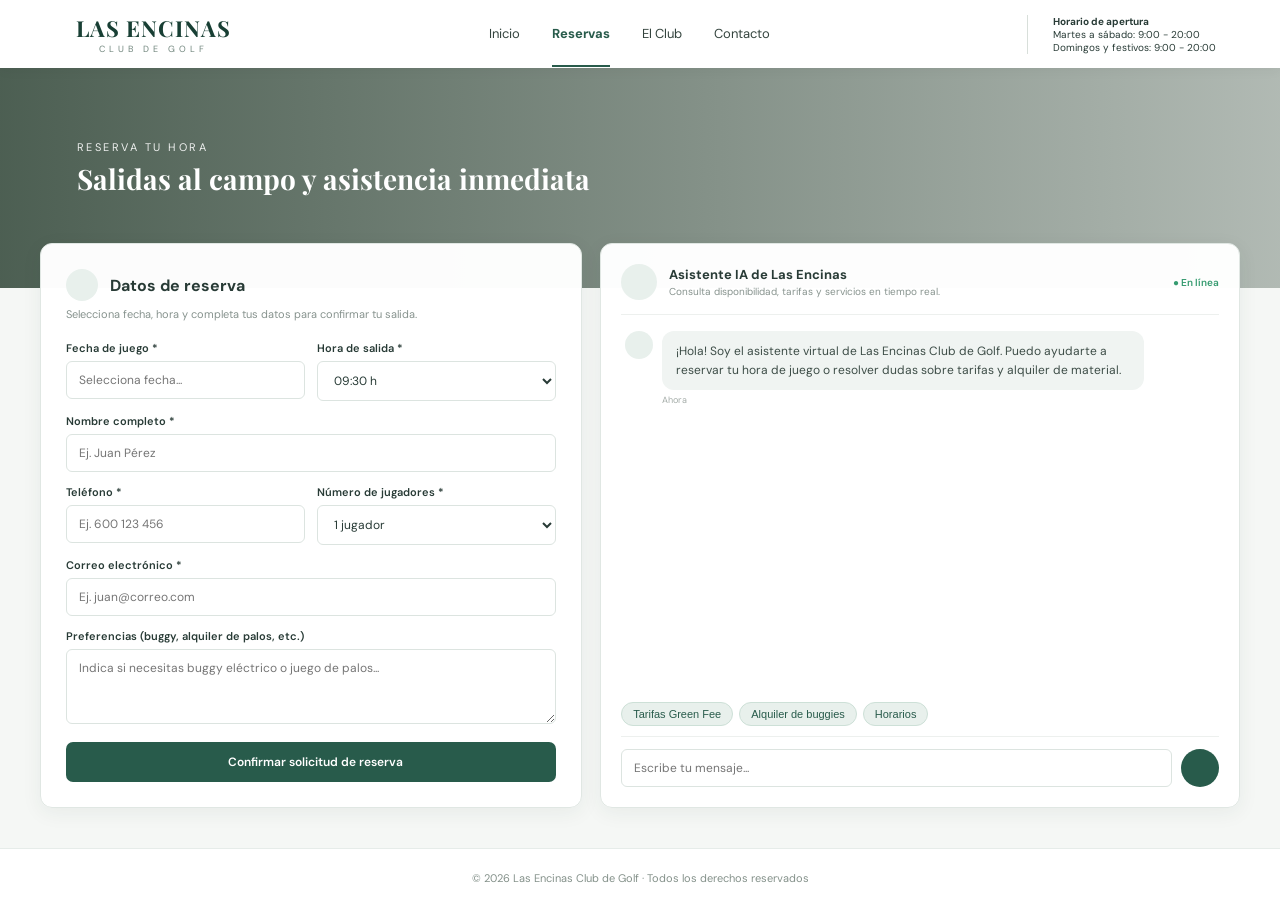
==== frontend/index.html @ 0b56b2f3 "feat: Enhance website functionality and design with new plugins and improved layout - Added Lucide I" ====
<!DOCTYPE html>
<html lang="es">
<head>
<meta charset="UTF-8">
<meta name="viewport" content="width=device-width, initial-scale=1.0">
<title>Las Encinas | Club de Golf</title>

<!-- Lucide Icons Plugin -->
<script src="https://unpkg.com/lucide@latest"></script>
<!-- Flatpickr Datepicker Plugin -->
<link rel="stylesheet" href="https://cdn.jsdelivr.net/npm/flatpickr/dist/flatpickr.min.css">
<script src="https://cdn.jsdelivr.net/npm/flatpickr"></script>
<script src="https://npmcdn.com/flatpickr/dist/l10n/es.js"></script>
<!-- SweetAlert2 Plugin -->
<script src="https://cdn.jsdelivr.net/npm/sweetalert2@11"></script>
<!-- Leaflet Maps Plugin -->
<link rel="stylesheet" href="https://unpkg.com/leaflet@1.9.4/dist/leaflet.css" />
<script src="https://unpkg.com/leaflet@1.9.4/dist/leaflet.js"></script>

<style>
@import url('https://fonts.googleapis.com/css2?family=DM+Sans:wght@400;500;600;700&family=Playfair+Display:wght@600;700&display=swap');

:root {
  --green: #285b4b;
  --dark-green: #183f34;
  --light-green: #e8f0ec;
  --text: #283b36;
  --muted: #87938e;
  --border: #e0e7e3;
}

* {
  margin: 0;
  padding: 0;
  box-sizing: border-box;
}

body {
  font-family: 'DM Sans', sans-serif;
  color: var(--text);
  background: #f5f7f5;
  display: flex;
  flex-direction: column;
  min-height: 100vh;
}

/* HEADER */

header {
  height: 68px;
  background: rgba(255,255,255,.97);
  display: flex;
  align-items: center;
  justify-content: space-between;
  padding: 0 5%;
  position: sticky;
  top: 0;
  z-index: 1000;
  box-shadow: 0 2px 12px #0000000c;
}

.logo {
  display: flex;
  align-items: center;
  gap: 12px;
  cursor: pointer;
}

.logo-icon {
  color: var(--green);
  display: flex;
  align-items: center;
}

.logo h1 {
  font-family: 'Playfair Display', serif;
  font-size: 22px;
  letter-spacing: 1px;
  color: var(--dark-green);
}

.logo span {
  display: block;
  font-size: 9px;
  letter-spacing: 4px;
  text-align: center;
  color: #71867d;
}

nav {
  display: flex;
  gap: 32px;
  height: 100%;
  align-items: center;
}

nav a {
  text-decoration: none;
  font-size: 13px;
  color: #34443e;
  padding: 23px 0;
  cursor: pointer;
  transition: color .2s;
  border-bottom: 2px solid transparent;
}

nav a:hover {
  color: var(--green);
}

nav a.active {
  color: var(--green);
  font-weight: 700;
  border-bottom: 2px solid var(--green);
}

.hours {
  display: flex;
  align-items: center;
  gap: 10px;
  font-size: 10px;
  border-left: 1px solid #d8dfda;
  padding-left: 15px;
}

.hours-icon {
  color: var(--green);
  display: flex;
}

.mobile-menu-btn {
  display: none;
  background: none;
  border: none;
  color: var(--dark-green);
  cursor: pointer;
}

/* HERO */

.hero {
  height: 220px;
  background:
    linear-gradient(90deg, rgba(20,44,28,.75), rgba(20,44,28,.3)),
    url('https://images.unsplash.com/photo-1587174486073-ae5e5cff23aa?auto=format&fit=crop&w=1800&q=85')
    center 52% / cover;
  position: relative;
  display: flex;
  align-items: center;
  padding: 0 6%;
  transition: background-image .4s ease;
}

.hero-content {
  color: white;
  max-width: 600px;
  margin-top: -20px;
}

.hero-label {
  font-size: 11px;
  letter-spacing: 2.5px;
  text-transform: uppercase;
  opacity: .9;
  margin-bottom: 6px;
}

.hero-title {
  font-family: 'Playfair Display', serif;
  font-size: 28px;
  font-weight: 700;
}

/* MAIN & SPA VIEWS */

main {
  max-width: 1250px;
  width: 100%;
  margin: -45px auto 40px;
  padding: 0 25px;
  position: relative;
  z-index: 2;
  flex: 1;
}

.view-section {
  display: none;
  animation: fadeIn .35s ease;
}

.view-section.active {
  display: block;
}

@keyframes fadeIn {
  from { opacity: 0; transform: translateY(8px); }
  to { opacity: 1; transform: translateY(0); }
}

/* PANELS & CARDS */

.panel {
  background: rgba(255,255,255,.98);
  border: 1px solid var(--border);
  border-radius: 12px;
  padding: 25px;
  box-shadow: 0 5px 20px #203b3010;
  min-width: 0;
}

.panel-header {
  display: flex;
  align-items: center;
  gap: 12px;
  margin-bottom: 6px;
}

.panel-icon {
  width: 32px;
  height: 32px;
  border-radius: 50%;
  display: grid;
  place-items: center;
  background: var(--light-green);
  color: var(--green);
}

.panel-header h2 {
  font-size: 16px;
  font-weight: 700;
}

.subtitle {
  font-size: 11px;
  color: var(--muted);
  margin-bottom: 20px;
}

/* GRID LAYOUTS */

.content-grid {
  display: grid;
  grid-template-columns: 1fr 1.18fr;
  gap: 18px;
}

.grid-3 {
  display: grid;
  grid-template-columns: repeat(3, 1fr);
  gap: 18px;
  margin-top: 20px;
}

.grid-2 {
  display: grid;
  grid-template-columns: repeat(2, 1fr);
  gap: 18px;
}

/* INICIO (HOME) */

.welcome-banner {
  display: flex;
  justify-content: space-between;
  align-items: center;
  gap: 30px;
  margin-bottom: 20px;
}

.welcome-text h2 {
  font-family: 'Playfair Display', serif;
  font-size: 24px;
  color: var(--dark-green);
  margin-bottom: 10px;
}

.welcome-text p {
  font-size: 13px;
  line-height: 1.7;
  color: #4f615b;
  margin-bottom: 18px;
}

.feature-card {
  background: white;
  border: 1px solid var(--border);
  border-radius: 12px;
  padding: 22px;
  transition: transform .2s, box-shadow .2s;
}

.feature-card:hover {
  transform: translateY(-3px);
  box-shadow: 0 8px 24px #203b3014;
}

.feature-card h3 {
  font-size: 15px;
  margin: 12px 0 8px;
  color: var(--dark-green);
}

.feature-card p {
  font-size: 12px;
  line-height: 1.6;
  color: #5b6d67;
}

/* EL CLUB */

.stats-bar {
  display: grid;
  grid-template-columns: repeat(4, 1fr);
  gap: 14px;
  margin-bottom: 22px;
}

.stat-box {
  background: var(--light-green);
  border-radius: 10px;
  padding: 16px;
  text-align: center;
}

.stat-box strong {
  display: block;
  font-family: 'Playfair Display', serif;
  font-size: 24px;
  color: var(--green);
}

.stat-box span {
  font-size: 11px;
  color: var(--dark-green);
  font-weight: 500;
}

.club-gallery {
  display: grid;
  grid-template-columns: repeat(3, 1fr);
  gap: 15px;
  margin-top: 20px;
}

.gallery-item {
  border-radius: 10px;
  overflow: hidden;
  border: 1px solid var(--border);
  background: white;
}

.gallery-item img {
  width: 100%;
  height: 165px;
  object-fit: cover;
  display: block;
}

.gallery-caption {
  padding: 12px;
}

.gallery-caption h4 {
  font-size: 13px;
  margin-bottom: 4px;
}

.gallery-caption p {
  font-size: 11px;
  color: var(--muted);
}

/* FORM & INPUTS */

.form-group {
  margin-bottom: 13px;
}

.form-row {
  display: grid;
  grid-template-columns: 1fr 1fr;
  gap: 12px;
}

label {
  display: block;
  font-size: 11px;
  font-weight: 600;
  margin-bottom: 6px;
}

input, select, textarea {
  width: 100%;
  border: 1px solid #dce4e0;
  border-radius: 6px;
  padding: 10px 12px;
  font-family: inherit;
  font-size: 12px;
  outline: none;
  color: var(--text);
  background: white;
  transition: .2s;
}

input:focus, select:focus, textarea:focus {
  border-color: var(--green);
  box-shadow: 0 0 0 3px #285b4b12;
}

textarea {
  resize: vertical;
  min-height: 75px;
}

.primary-btn {
  width: 100%;
  background: var(--green);
  color: white;
  border: none;
  border-radius: 7px;
  padding: 12px 18px;
  font-family: inherit;
  font-weight: 600;
  font-size: 12px;
  cursor: pointer;
  transition: .2s;
  display: inline-flex;
  align-items: center;
  justify-content: center;
  gap: 8px;
}

.primary-btn:hover {
  background: var(--dark-green);
  transform: translateY(-1px);
}

.btn-auto {
  width: auto;
}

/* CHAT */

.chat-panel {
  display: flex;
  flex-direction: column;
  min-height: 540px;
  padding: 20px;
}

.chat-header {
  display: flex;
  align-items: center;
  justify-content: space-between;
  border-bottom: 1px solid #edf0ee;
  padding-bottom: 14px;
}

.bot-info {
  display: flex;
  align-items: center;
  gap: 12px;
}

.bot-avatar {
  width: 36px;
  height: 36px;
  border-radius: 50%;
  background: var(--light-green);
  color: var(--green);
  display: grid;
  place-items: center;
}

.bot-info h3 {
  font-size: 13px;
}

.bot-info p {
  color: var(--muted);
  font-size: 10px;
  margin-top: 2px;
}

.online {
  font-size: 10px;
  color: #369b70;
  font-weight: 600;
}

.messages {
  flex: 1;
  overflow-y: auto;
  padding: 16px 4px;
  display: flex;
  flex-direction: column;
  gap: 14px;
  min-height: 320px;
  max-height: 400px;
}

.message {
  display: flex;
  align-items: flex-start;
  gap: 9px;
  max-width: 88%;
}

.message.user {
  align-self: flex-end;
  flex-direction: row-reverse;
}

.message-avatar {
  width: 28px;
  height: 28px;
  flex-shrink: 0;
  border-radius: 50%;
  background: var(--light-green);
  color: var(--green);
  display: grid;
  place-items: center;
}

.bubble {
  padding: 11px 14px;
  border-radius: 12px;
  background: #f0f4f2;
  font-size: 12px;
  line-height: 1.55;
  color: #3d4d47;
}

.message.user .bubble {
  background: var(--green);
  color: white;
  border-radius: 12px 12px 3px 12px;
}

.time {
  font-size: 9px;
  color: #a4aca8;
  margin-top: 4px;
}

.quick-replies {
  display: flex;
  gap: 6px;
  flex-wrap: wrap;
  padding-bottom: 10px;
}

.chip {
  background: var(--light-green);
  color: var(--green);
  border: 1px solid #cde0d7;
  border-radius: 16px;
  padding: 5px 11px;
  font-size: 11px;
  cursor: pointer;
  transition: .2s;
}

.chip:hover {
  background: var(--green);
  color: white;
}

.chat-input {
  display: flex;
  align-items: center;
  gap: 9px;
  padding-top: 12px;
  border-top: 1px solid #edf0ee;
}

.chat-input input {
  flex: 1;
}

.send-btn {
  width: 38px;
  height: 38px;
  border-radius: 50%;
  border: none;
  background: var(--green);
  color: white;
  cursor: pointer;
  display: grid;
  place-items: center;
}

.send-btn:hover {
  background: var(--dark-green);
}

/* CONTACTO & MAPA */

#clubMap {
  height: 260px;
  width: 100%;
  border-radius: 8px;
  border: 1px solid var(--border);
  margin-top: 15px;
  z-index: 1;
}

.contact-list {
  list-style: none;
  display: flex;
  flex-direction: column;
  gap: 14px;
  margin-top: 10px;
}

.contact-list li {
  display: flex;
  align-items: flex-start;
  gap: 12px;
  font-size: 12px;
  line-height: 1.5;
}

.contact-list i {
  color: var(--green);
  flex-shrink: 0;
  margin-top: 2px;
}

footer {
  text-align: center;
  padding: 22px;
  color: #84918a;
  font-size: 11px;
  border-top: 1px solid #e6ece9;
  background: white;
}

/* RESPONSIVE */

@media(max-width: 860px) {
  .content-grid, .grid-3, .grid-2, .club-gallery {
    grid-template-columns: 1fr;
  }
  .stats-bar {
    grid-template-columns: repeat(2, 1fr);
  }
  .welcome-banner {
    flex-direction: column;
    align-items: flex-start;
  }
  nav {
    display: none;
    position: absolute;
    top: 68px;
    left: 0;
    right: 0;
    background: white;
    flex-direction: column;
    height: auto;
    padding: 10px 5%;
    gap: 0;
    box-shadow: 0 8px 16px #00000012;
  }
  nav.open {
    display: flex;
  }
  nav a {
    padding: 14px 0;
    border-bottom: 1px solid #f0f3f1;
    width: 100%;
  }
  .mobile-menu-btn {
    display: block;
  }
  .hours {
    display: none;
  }
}
</style>
</head>

<body>

<header>
  <div class="logo" onclick="navigateTo('inicio')">
    <div class="logo-icon"><i data-lucide="trees" width="32" height="32"></i></div>
    <div>
      <h1>LAS ENCINAS</h1>
      <span>CLUB DE GOLF</span>
    </div>
  </div>

  <nav id="mainNav">
    <a data-route="inicio" onclick="navigateTo('inicio')">Inicio</a>
    <a data-route="reservas" class="active" onclick="navigateTo('reservas')">Reservas</a>
    <a data-route="club" onclick="navigateTo('club')">El Club</a>
    <a data-route="contacto" onclick="navigateTo('contacto')">Contacto</a>
  </nav>

  <div class="hours">
    <div class="hours-icon"><i data-lucide="clock" width="22" height="22"></i></div>
    <div>
      <strong>Horario de apertura</strong><br>
      Martes a sábado: 9:00 - 20:00<br>
      Domingos y festivos: 9:00 - 20:00
    </div>
  </div>

  <button class="mobile-menu-btn" onclick="toggleMobileMenu()" aria-label="Menú">
    <i data-lucide="menu" width="26" height="26"></i>
  </button>
</header>

<section class="hero" id="heroBanner">
  <div class="hero-content">
    <div class="hero-label" id="heroLabel">RESERVA TU HORA</div>
    <h2 class="hero-title" id="heroTitle">Salidas al campo y asistencia inmediata</h2>
  </div>
</section>

<main>

  <!-- ================= SECCIÓN: INICIO ================= -->
  <section id="view-inicio" class="view-section">
    <div class="panel welcome-banner">
      <div class="welcome-text">
        <h2>Bienvenido a Las Encinas Club de Golf</h2>
        <p>
          Un recorrido técnico de 18 hoyos rodeado de encinas centenarias y naturaleza mediterránea.
          Disfruta de instalaciones de primer nivel, escuela de golf para todos los niveles y un entorno exclusivo pensado para los amantes de este deporte.
        </p>
        <div style="display:flex; gap:12px; flex-wrap:wrap;">
          <button class="primary-btn btn-auto" onclick="navigateTo('reservas')">
            <i data-lucide="calendar-check" width="16" height="16"></i> Reservar Tee Time
          </button>
          <button class="primary-btn btn-auto" style="background:var(--light-green); color:var(--green);" onclick="navigateTo('club')">
            <i data-lucide="compass" width="16" height="16"></i> Conocer el recorrido
          </button>
        </div>
      </div>
      <img src="https://images.unsplash.com/photo-1535131749006-b7f58c99034b?auto=format&fit=crop&w=600&q=80"
           alt="Campo de Golf" style="width:320px; max-width:100%; border-radius:10px; object-fit:cover;">
    </div>

    <div class="grid-3">
      <div class="feature-card">
        <div class="panel-icon"><i data-lucide="flag" width="18" height="18"></i></div>
        <h3>Campo de 18 Hoyos · Par 72</h3>
        <p>Diseñado para desafiar tanto a jugadores experimentados como a amateurs, con greens rápidos y calles amplias.</p>
      </div>
      <div class="feature-card">
        <div class="panel-icon"><i data-lucide="award" width="18" height="18"></i></div>
        <h3>Academia & Fitting</h3>
        <p>Clases individuales y grupales impartidas por profesionales titulados, además de zona de prácticas iluminada.</p>
      </div>
      <div class="feature-card">
        <div class="panel-icon"><i data-lucide="utensils" width="18" height="18"></i></div>
        <h3>Casa Club & Restaurante</h3>
        <p>Terraza panorámica con vistas al hoyo 18, gastronomía local de temporada y salones privados para eventos.</p>
      </div>
    </div>
  </section>

  <!-- ================= SECCIÓN: RESERVAS ================= -->
  <section id="view-reservas" class="view-section active">
    <div class="content-grid">

      <!-- FORMULARIO CON FLATPICKR Y SWEETALERT2 -->
      <div class="panel" id="reservas">
        <div class="panel-header">
          <div class="panel-icon"><i data-lucide="calendar-plus" width="17" height="17"></i></div>
          <h2>Datos de reserva</h2>
        </div>
        <p class="subtitle">Selecciona fecha, hora y completa tus datos para confirmar tu salida.</p>

        <form id="reservationForm">
          <div class="form-row">
            <div class="form-group">
              <label>Fecha de juego *</label>
              <input id="playDate" type="text" placeholder="Selecciona fecha..." required>
            </div>
            <div class="form-group">
              <label>Hora de salida *</label>
              <select id="playTime" required>
                <option value="09:30">09:30 h</option>
                <option value="10:30">10:30 h</option>
                <option value="11:30">11:30 h</option>
                <option value="13:00">13:00 h</option>
                <option value="16:00">16:00 h</option>
                <option value="17:30">17:30 h</option>
              </select>
            </div>
          </div>

          <div class="form-group">
            <label>Nombre completo *</label>
            <input id="name" type="text" placeholder="Ej. Juan Pérez" required>
          </div>

          <div class="form-row">
            <div class="form-group">
              <label>Teléfono *</label>
              <input id="phone" type="tel" placeholder="Ej. 600 123 456" required>
            </div>
            <div class="form-group">
              <label>Número de jugadores *</label>
              <select id="players" required>
                <option value="1">1 jugador</option>
                <option value="2">2 jugadores</option>
                <option value="3">3 jugadores</option>
                <option value="4">4 jugadores</option>
              </select>
            </div>
          </div>

          <div class="form-group">
            <label>Correo electrónico *</label>
            <input id="email" type="email" placeholder="Ej. juan@correo.com" required>
          </div>

          <div class="form-group">
            <label>Preferencias (buggy, alquiler de palos, etc.)</label>
            <textarea id="notes" placeholder="Indica si necesitas buggy eléctrico o juego de palos..."></textarea>
          </div>

          <button class="primary-btn" type="submit">
            <i data-lucide="send" width="15" height="15"></i> Confirmar solicitud de reserva
          </button>
        </form>
      </div>

      <!-- CHATBOT INTERACTIVO -->
      <div class="panel chat-panel">
        <div class="chat-header">
          <div class="bot-info">
            <div class="bot-avatar"><i data-lucide="bot" width="20" height="20"></i></div>
            <div>
              <h3>Asistente IA de Las Encinas</h3>
              <p>Consulta disponibilidad, tarifas y servicios en tiempo real.</p>
            </div>
          </div>
          <div class="online">● En línea</div>
        </div>

        <div class="messages" id="messages">
          <div class="message">
            <div class="message-avatar"><i data-lucide="bot" width="15" height="15"></i></div>
            <div>
              <div class="bubble">
                ¡Hola! Soy el asistente virtual de Las Encinas Club de Golf.
                Puedo ayudarte a reservar tu hora de juego o resolver dudas sobre tarifas y alquiler de material.
              </div>
              <div class="time">Ahora</div>
            </div>
          </div>
        </div>

        <div class="quick-replies">
          <button type="button" class="chip" onclick="sendQuickReply('¿Cuáles son las tarifas de Green Fee?')">Tarifas Green Fee</button>
          <button type="button" class="chip" onclick="sendQuickReply('¿Tenéis alquiler de buggies?')">Alquiler de buggies</button>
          <button type="button" class="chip" onclick="sendQuickReply('¿Cuál es el horario del club?')">Horarios</button>
        </div>

        <div class="chat-input">
          <input type="text" id="chatMessage" placeholder="Escribe tu mensaje..." onkeydown="if(event.key==='Enter')sendMessage()">
          <button class="send-btn" onclick="sendMessage()" aria-label="Enviar">
            <i data-lucide="arrow-up" width="18" height="18"></i>
          </button>
        </div>
      </div>

    </div>
  </section>

  <!-- ================= SECCIÓN: EL CLUB ================= -->
  <section id="view-club" class="view-section">
    <div class="panel">
      <div class="panel-header">
        <div class="panel-icon"><i data-lucide="trophy" width="17" height="17"></i></div>
        <h2>Historia e Instalaciones</h2>
      </div>
      <p class="subtitle">Fundado en 1994, un referente del golf sostenible y familiar.</p>

      <div class="stats-bar">
        <div class="stat-box"><strong>18</strong><span>Hoyos · Par 72</span></div>
        <div class="stat-box"><strong>6.340 m</strong><span>Recorrido Campeonato</span></div>
        <div class="stat-box"><strong>45</strong><span>Puestos de Prácticas</span></div>
        <div class="stat-box"><strong>+850</strong><span>Socios Activos</span></div>
      </div>

      <p style="font-size:13px; line-height:1.7; color:#4f615b;">
        El recorrido de Las Encinas destaca por su integración respetuosa con el bosque autóctono. Sus fairways ondulados,
        protegidos por bunkers estratégicos y tres lagos naturales, exigen precisión desde el tee de salida y ofrecen una experiencia memorable en cada vuelta.
      </p>

      <div class="club-gallery">
        <div class="gallery-item">
          <img src="https://images.unsplash.com/photo-1592919505780-303950717480?auto=format&fit=crop&w=600&q=80" alt="Hoyo 18">
          <div class="gallery-caption">
            <h4>Hoyo 18 · Par 5 Emblemático</h4>
            <p>Green en península frente a la terraza de la Casa Club.</p>
          </div>
        </div>
        <div class="gallery-item">
          <img src="https://images.unsplash.com/photo-1591491653056-4e9d563a4b7d?auto=format&fit=crop&w=600&q=80" alt="Zona de prácticas">
          <div class="gallery-caption">
            <h4>Driving Range & Putting Green</h4>
            <p>Zona de aproximación de 1.200 m² con tecnología Toptracer.</p>
          </div>
        </div>
        <div class="gallery-item">
          <img src="https://images.unsplash.com/photo-1560185007-cde436f6a4d0?auto=format&fit=crop&w=600&q=80" alt="Casa Club">
          <div class="gallery-caption">
            <h4>Casa Club & Pro-Shop</h4>
            <p>Vestuarios privados, tienda oficial y restaurante panorámico.</p>
          </div>
        </div>
      </div>
    </div>
  </section>

  <!-- ================= SECCIÓN: CONTACTO ================= -->
  <section id="view-contacto" class="view-section">
    <div class="grid-2">
      <div class="panel">
        <div class="panel-header">
          <div class="panel-icon"><i data-lucide="map-pin" width="17" height="17"></i></div>
          <h2>Dónde estamos</h2>
        </div>
        <p class="subtitle">A solo 20 minutos del centro, con acceso directo y parking privado.</p>

        <ul class="contact-list">
          <li>
            <i data-lucide="navigation" width="18" height="18"></i>
            <div><strong>Dirección:</strong><br>Camino de las Encinas, Km 4.5 · 28223 Pozuelo / Madrid</div>
          </li>
          <li>
            <i data-lucide="phone" width="18" height="18"></i>
            <div><strong>Recepción y Caddie Master:</strong><br>+34 910 555 820</div>
          </li>
          <li>
            <i data-lucide="mail" width="18" height="18"></i>
            <div><strong>Correo electrónico:</strong><br>reservas@lasencinasgolf.es</div>
          </li>
        </ul>

        <!-- Mapa Interactivo Leaflet Plugin -->
        <div id="clubMap"></div>
      </div>

      <div class="panel">
        <div class="panel-header">
          <div class="panel-icon"><i data-lucide="message-square" width="17" height="17"></i></div>
          <h2>Envíanos una consulta</h2>
        </div>
        <p class="subtitle">¿Dudas sobre abonos, torneos o eventos corporativos? Escríbenos.</p>

        <form id="contactForm">
          <div class="form-group">
            <label>Nombre y apellidos *</label>
            <input type="text" id="contactName" placeholder="Tu nombre" required>
          </div>
          <div class="form-group">
            <label>Correo electrónico *</label>
            <input type="email" id="contactEmail" placeholder="tu@email.com" required>
          </div>
          <div class="form-group">
            <label>Asunto *</label>
            <select id="contactSubject">
              <option value="Información general">Información general</option>
              <option value="Abonos y socios">Abonos y tarifas de socios</option>
              <option value="Torneos y eventos">Torneos y eventos de empresa</option>
              <option value="Escuela de golf">Clases y escuela de golf</option>
            </select>
          </div>
          <div class="form-group">
            <label>Mensaje *</label>
            <textarea id="contactMsg" placeholder="¿En qué podemos ayudarte?" required></textarea>
          </div>
          <button type="submit" class="primary-btn">
            <i data-lucide="mail-check" width="16" height="16"></i> Enviar mensaje
          </button>
        </form>
      </div>
    </div>
  </section>

</main>

<footer>
  © 2026 Las Encinas Club de Golf · Todos los derechos reservados
</footer>

<script>
// 1. Inicializar Iconos Lucide
lucide.createIcons();

// 2. Inicializar Selector de Fecha Flatpickr (bloquea lunes por descanso semanal)
flatpickr("#playDate", {
  locale: "es",
  minDate: "today",
  dateFormat: "d/m/Y",
  defaultDate: new Date().fp_incr(1),
  disable: [
    function(date) {
      return (date.getDay() === 1); // Lunes cerrado
    }
  ]
});

// 3. Inicializar Mapa Interactivo Leaflet
let mapInitialized = false;
let clubMap;

function initMap() {
  if (mapInitialized) {
    setTimeout(() => clubMap.invalidateSize(), 200);
    return;
  }
  const coords = [40.435, -3.815];
  clubMap = L.map('clubMap').setView(coords, 14);
  L.tileLayer('https://{s}.tile.openstreetmap.org/{z}/{x}/{y}.png', {
    attribution: '&copy; OpenStreetMap'
  }).addTo(clubMap);

  L.marker(coords).addTo(clubMap)
    .bindPopup('<b>Las Encinas Club de Golf</b><br>Casa Club y Recepción')
    .openPopup();
  mapInitialized = true;
}

// 4. Sistema de Navegación SPA (Inicio, Reservas, El Club, Contacto)
const heroConfigs = {
  inicio: {
    label: 'BIENVENIDOS AL CLUB',
    title: 'Naturaleza, tradición y pasión por el golf',
    img: 'https://images.unsplash.com/photo-1535131749006-b7f58c99034b?auto=format&fit=crop&w=1800&q=85'
  },
  reservas: {
    label: 'RESERVA TU HORA',
    title: 'Salidas al campo y asistencia inmediata',
    img: 'https://images.unsplash.com/photo-1587174486073-ae5e5cff23aa?auto=format&fit=crop&w=1800&q=85'
  },
  club: {
    label: 'EL RECORRIDO',
    title: '18 hoyos integrados en un bosque centenario',
    img: 'https://images.unsplash.com/photo-1592919505780-303950717480?auto=format&fit=crop&w=1800&q=85'
  },
  contacto: {
    label: 'ATENCIÓN AL JUGADOR',
    title: 'Ubicación, horarios y contacto directo',
    img: 'https://images.unsplash.com/photo-1591491653056-4e9d563a4b7d?auto=format&fit=crop&w=1800&q=85'
  }
};

function navigateTo(route) {
  // Actualizar pestañas activas
  document.querySelectorAll('nav a').forEach(link => {
    link.classList.toggle('active', link.dataset.route === route);
  });

  // Mostrar sección correspondiente
  document.querySelectorAll('.view-section').forEach(sec => {
    sec.classList.remove('active');
  });
  document.getElementById('view-' + route).classList.add('active');

  // Actualizar Hero
  const cfg = heroConfigs[route];
  document.getElementById('heroLabel').textContent = cfg.label;
  document.getElementById('heroTitle').textContent = cfg.title;
  document.getElementById('heroBanner').style.backgroundImage =
    `linear-gradient(90deg, rgba(20,44,28,.75), rgba(20,44,28,.3)), url('${cfg.img}')`;

  // Cerrar menú móvil si está abierto
  document.getElementById('mainNav').classList.remove('open');

  // Renderizar mapa si entramos a Contacto
  if (route === 'contacto') {
    initMap();
  }

  window.scrollTo({ top: 0, behavior: 'smooth' });
}

function toggleMobileMenu() {
  document.getElementById('mainNav').classList.toggle('open');
}

// 5. Formulario de Reserva con SweetAlert2 + Integración al Chat
document.getElementById('reservationForm').addEventListener('submit', function(e) {
  e.preventDefault();

  const date = document.getElementById('playDate').value;
  const time = document.getElementById('playTime').value;
  const name = document.getElementById('name').value;
  const phone = document.getElementById('phone').value;
  const email = document.getElementById('email').value;
  const players = document.getElementById('players').value;
  const notes = document.getElementById('notes').value;

  Swal.fire({
    icon: 'success',
    title: '¡Solicitud registrada!',
    html: `Hemos enviado los detalles de tu salida para el <b>${date} a las ${time} h</b> (${players} jugador/es) al asistente virtual para su confirmación.`,
    confirmButtonColor: '#285b4b',
    confirmButtonText: 'Continuar en el chat'
  });

  addMessage(
    `He recibido tu solicitud de reserva a nombre de ${name} para el día ${date} a las ${time} h (${players} jugador/es). Contacto: ${phone} / ${email}. ${notes ? 'Observaciones: ' + notes + '.' : ''} Tu Tee Time ha quedado pre-reservado.`
  );
});

// 6. Formulario de Contacto con SweetAlert2
document.getElementById('contactForm').addEventListener('submit', function(e) {
  e.preventDefault();
  const cName = document.getElementById('contactName').value;
  const cSubj = document.getElementById('contactSubject').value;

  Swal.fire({
    icon: 'success',
    title: 'Mensaje enviado',
    text: `Gracias ${cName}, nuestro equipo de recepción responderá a tu consulta sobre "${cSubj}" en menos de 24 horas.`,
    confirmButtonColor: '#285b4b'
  });
  this.reset();
});

// 7. Chatbot Interactivo
function addMessage(text, user = false) {
  const messages = document.getElementById('messages');

  const message = document.createElement('div');
  message.className = 'message' + (user ? ' user' : '');

  const avatar = document.createElement('div');
  avatar.className = 'message-avatar';
  avatar.innerHTML = user
    ? '<i data-lucide="user" width="15" height="15"></i>'
    : '<i data-lucide="bot" width="15" height="15"></i>';

  const wrapper = document.createElement('div');
  const bubble = document.createElement('div');
  bubble.className = 'bubble';
  bubble.textContent = text;

  const time = document.createElement('div');
  time.className = 'time';
  time.textContent = new Date().toLocaleTimeString('es-ES', {
    hour: '2-digit',
    minute: '2-digit'
  });

  wrapper.appendChild(bubble);
  wrapper.appendChild(time);
  message.appendChild(avatar);
  message.appendChild(wrapper);

  messages.appendChild(message);
  lucide.createIcons();
  messages.scrollTop = messages.scrollHeight;
}

function sendQuickReply(text) {
  document.getElementById('chatMessage').value = text;
  sendMessage();
}

function sendMessage() {
  const input = document.getElementById('chatMessage');
  const text = input.value.trim();
  if (!text) return;

  addMessage(text, true);
  input.value = '';

  setTimeout(() => {
    const msg = text.toLowerCase();
    let answer = '';

    if (msg.includes('hola') || msg.includes('buenas')) {
      answer = '¡Hola! Bienvenido a Las Encinas Club de Golf. ¿En qué puedo ayudarte hoy?';
    } else if (msg.includes('tarifa') || msg.includes('precio') || msg.includes('green fee') || msg.includes('cuánto')) {
      answer = 'El Green Fee de 18 hoyos es de 55 € de martes a viernes y 75 € los fines de semana y festivos. También disponemos de tarifas twilight a partir de las 16:00 h por 38 €.';
    } else if (msg.includes('buggy') || msg.includes('buggies') || msg.includes('alquiler') || msg.includes('palos')) {
      answer = 'Disponemos de buggies eléctricos con GPS por 32 € (18 hoyos) y alquiler de juegos completos TaylorMade por 25 €. Puedes indicarlo en el campo de preferencias del formulario.';
    } else if (msg.includes('horario') || msg.includes('abierto') || msg.includes('lunes')) {
      answer = 'Abrimos de martes a domingo (y festivos) de 9:00 a 20:00 h. Los lunes permanecemos cerrados por mantenimiento del campo.';
    } else if (msg.includes('reserva') || msg.includes('reservar')) {
      answer = 'Puedes seleccionar directamente el día y la hora en el formulario de la izquierda y pulsar en "Confirmar solicitud de reserva".';
    } else if (msg.includes('gracias')) {
      answer = '¡Un placer ayudarte! Te esperamos en el tee del 1 en Las Encinas Club de Golf.';
    } else {
      answer = 'Entendido. Si deseas confirmar una hora de salida, selecciona fecha y hora en el formulario de la izquierda o dime qué información necesitas sobre el club.';
    }

    addMessage(answer);
  }, 550);
}
</script>

</body>
</html>
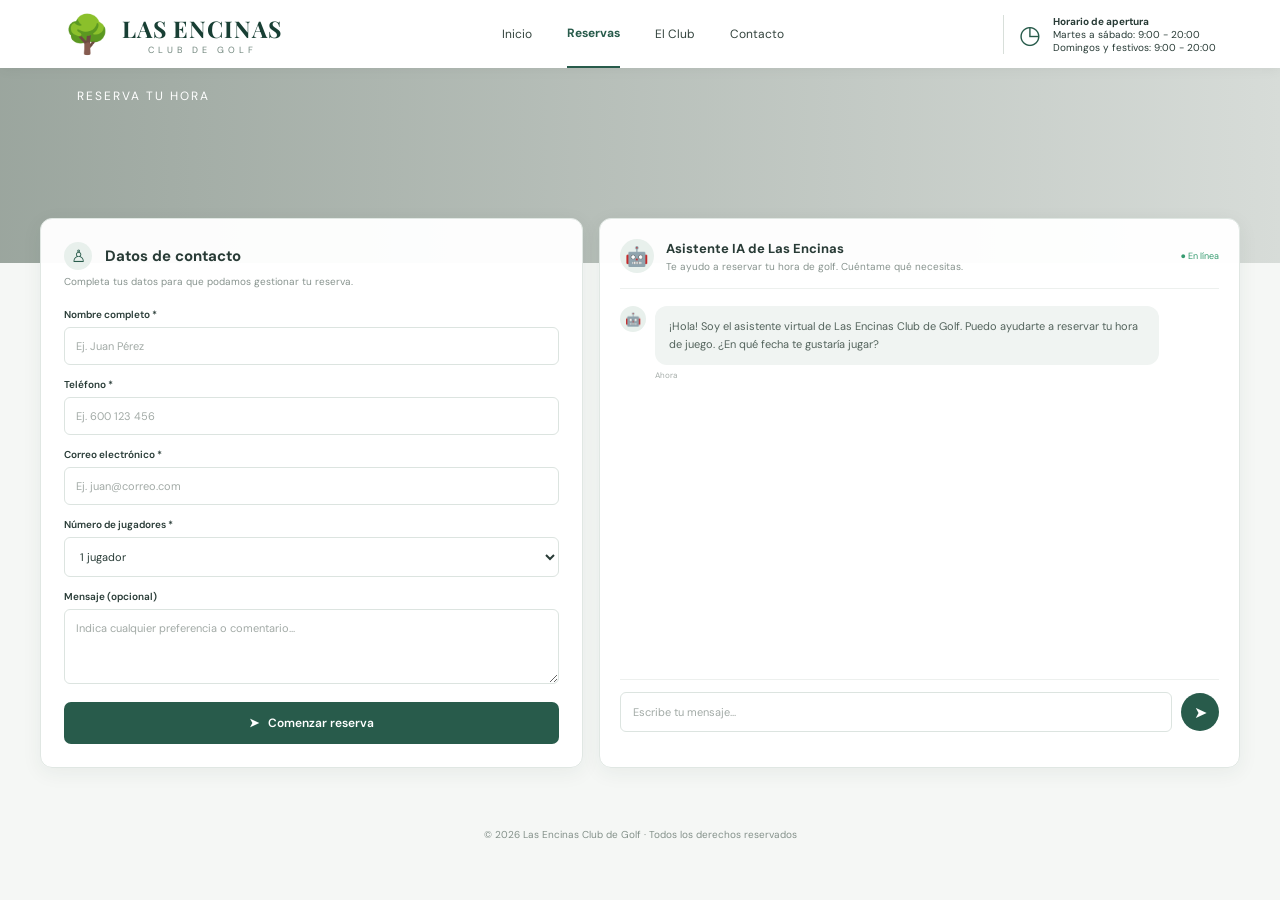
==== commit 6e87ac0c: "refactor: streamline HTML structure and remove unused plugins; enhance styling and responsiveness - " ====
--- a/frontend/index.html
+++ b/frontend/index.html
@@ -4,18 +4,6 @@
 <meta charset="UTF-8">
 <meta name="viewport" content="width=device-width, initial-scale=1.0">
 <title>Las Encinas | Club de Golf</title>
-
-<!-- Lucide Icons Plugin -->
-<script src="https://unpkg.com/lucide@latest"></script>
-<!-- Flatpickr Datepicker Plugin -->
-<link rel="stylesheet" href="https://cdn.jsdelivr.net/npm/flatpickr/dist/flatpickr.min.css">
-<script src="https://cdn.jsdelivr.net/npm/flatpickr"></script>
-<script src="https://npmcdn.com/flatpickr/dist/l10n/es.js"></script>
-<!-- SweetAlert2 Plugin -->
-<script src="https://cdn.jsdelivr.net/npm/sweetalert2@11"></script>
-<!-- Leaflet Maps Plugin -->
-<link rel="stylesheet" href="https://unpkg.com/leaflet@1.9.4/dist/leaflet.css" />
-<script src="https://unpkg.com/leaflet@1.9.4/dist/leaflet.js"></script>
 
 <style>
 @import url('https://fonts.googleapis.com/css2?family=DM+Sans:wght@400;500;600;700&family=Playfair+Display:wght@600;700&display=swap');
@@ -39,9 +27,6 @@
   font-family: 'DM Sans', sans-serif;
   color: var(--text);
   background: #f5f7f5;
-  display: flex;
-  flex-direction: column;
-  min-height: 100vh;
 }
 
 /* HEADER */
@@ -53,9 +38,8 @@
   align-items: center;
   justify-content: space-between;
   padding: 0 5%;
-  position: sticky;
-  top: 0;
-  z-index: 1000;
+  position: relative;
+  z-index: 5;
   box-shadow: 0 2px 12px #0000000c;
 }
 
@@ -63,18 +47,16 @@
   display: flex;
   align-items: center;
   gap: 12px;
-  cursor: pointer;
 }
 
 .logo-icon {
+  font-size: 37px;
   color: var(--green);
-  display: flex;
-  align-items: center;
 }
 
 .logo h1 {
   font-family: 'Playfair Display', serif;
-  font-size: 22px;
+  font-size: 23px;
   letter-spacing: 1px;
   color: var(--dark-green);
 }
@@ -89,23 +71,16 @@
 
 nav {
   display: flex;
-  gap: 32px;
+  gap: 35px;
   height: 100%;
   align-items: center;
 }
 
 nav a {
   text-decoration: none;
-  font-size: 13px;
+  font-size: 12px;
   color: #34443e;
-  padding: 23px 0;
-  cursor: pointer;
-  transition: color .2s;
-  border-bottom: 2px solid transparent;
-}
-
-nav a:hover {
-  color: var(--green);
+  padding: 25px 0;
 }
 
 nav a.active {
@@ -117,93 +92,60 @@
 .hours {
   display: flex;
   align-items: center;
-  gap: 10px;
+  gap: 12px;
   font-size: 10px;
   border-left: 1px solid #d8dfda;
   padding-left: 15px;
 }
 
 .hours-icon {
+  font-size: 25px;
   color: var(--green);
-  display: flex;
-}
-
-.mobile-menu-btn {
-  display: none;
-  background: none;
-  border: none;
-  color: var(--dark-green);
-  cursor: pointer;
 }
 
 /* HERO */
 
 .hero {
-  height: 220px;
+  height: 195px;
   background:
-    linear-gradient(90deg, rgba(20,44,28,.75), rgba(20,44,28,.3)),
+    linear-gradient(90deg, #142c1c66, #142c1c22),
     url('https://images.unsplash.com/photo-1587174486073-ae5e5cff23aa?auto=format&fit=crop&w=1800&q=85')
     center 52% / cover;
   position: relative;
-  display: flex;
-  align-items: center;
-  padding: 0 6%;
-  transition: background-image .4s ease;
-}
-
-.hero-content {
+}
+
+.hero-label {
+  position: absolute;
+  top: 20px;
+  left: 6%;
   color: white;
-  max-width: 600px;
-  margin-top: -20px;
-}
-
-.hero-label {
-  font-size: 11px;
-  letter-spacing: 2.5px;
-  text-transform: uppercase;
-  opacity: .9;
-  margin-bottom: 6px;
-}
-
-.hero-title {
-  font-family: 'Playfair Display', serif;
-  font-size: 28px;
-  font-weight: 700;
-}
-
-/* MAIN & SPA VIEWS */
+  font-size: 12px;
+  letter-spacing: 2px;
+}
+
+/* MAIN */
 
 main {
   max-width: 1250px;
-  width: 100%;
   margin: -45px auto 40px;
   padding: 0 25px;
   position: relative;
   z-index: 2;
-  flex: 1;
-}
-
-.view-section {
-  display: none;
-  animation: fadeIn .35s ease;
-}
-
-.view-section.active {
-  display: block;
-}
-
-@keyframes fadeIn {
-  from { opacity: 0; transform: translateY(8px); }
-  to { opacity: 1; transform: translateY(0); }
-}
-
-/* PANELS & CARDS */
+}
+
+.content {
+  display: grid;
+  grid-template-columns: 1fr 1.18fr;
+  gap: 16px;
+}
+
+/* PANELS */
 
 .panel {
-  background: rgba(255,255,255,.98);
+  background: rgba(255,255,255,.97);
   border: 1px solid var(--border);
   border-radius: 12px;
-  padding: 25px;
+  padding: 23px;
   box-shadow: 0 5px 20px #203b3010;
   min-width: 0;
 }
@@ -211,180 +153,41 @@
 .panel-header {
   display: flex;
   align-items: center;
-  gap: 12px;
-  margin-bottom: 6px;
+  gap: 13px;
+  margin-bottom: 5px;
 }
 
 .panel-icon {
-  width: 32px;
-  height: 32px;
+  width: 28px;
+  height: 28px;
   border-radius: 50%;
   display: grid;
   place-items: center;
   background: var(--light-green);
   color: var(--green);
+  font-size: 17px;
 }
 
 .panel-header h2 {
-  font-size: 16px;
+  font-size: 15px;
   font-weight: 700;
 }
 
 .subtitle {
-  font-size: 11px;
+  font-size: 10px;
   color: var(--muted);
   margin-bottom: 20px;
 }
 
-/* GRID LAYOUTS */
-
-.content-grid {
-  display: grid;
-  grid-template-columns: 1fr 1.18fr;
-  gap: 18px;
-}
-
-.grid-3 {
-  display: grid;
-  grid-template-columns: repeat(3, 1fr);
-  gap: 18px;
-  margin-top: 20px;
-}
-
-.grid-2 {
-  display: grid;
-  grid-template-columns: repeat(2, 1fr);
-  gap: 18px;
-}
-
-/* INICIO (HOME) */
-
-.welcome-banner {
-  display: flex;
-  justify-content: space-between;
-  align-items: center;
-  gap: 30px;
-  margin-bottom: 20px;
-}
-
-.welcome-text h2 {
-  font-family: 'Playfair Display', serif;
-  font-size: 24px;
-  color: var(--dark-green);
-  margin-bottom: 10px;
-}
-
-.welcome-text p {
-  font-size: 13px;
-  line-height: 1.7;
-  color: #4f615b;
-  margin-bottom: 18px;
-}
-
-.feature-card {
-  background: white;
-  border: 1px solid var(--border);
-  border-radius: 12px;
-  padding: 22px;
-  transition: transform .2s, box-shadow .2s;
-}
-
-.feature-card:hover {
-  transform: translateY(-3px);
-  box-shadow: 0 8px 24px #203b3014;
-}
-
-.feature-card h3 {
-  font-size: 15px;
-  margin: 12px 0 8px;
-  color: var(--dark-green);
-}
-
-.feature-card p {
-  font-size: 12px;
-  line-height: 1.6;
-  color: #5b6d67;
-}
-
-/* EL CLUB */
-
-.stats-bar {
-  display: grid;
-  grid-template-columns: repeat(4, 1fr);
-  gap: 14px;
-  margin-bottom: 22px;
-}
-
-.stat-box {
-  background: var(--light-green);
-  border-radius: 10px;
-  padding: 16px;
-  text-align: center;
-}
-
-.stat-box strong {
-  display: block;
-  font-family: 'Playfair Display', serif;
-  font-size: 24px;
-  color: var(--green);
-}
-
-.stat-box span {
-  font-size: 11px;
-  color: var(--dark-green);
-  font-weight: 500;
-}
-
-.club-gallery {
-  display: grid;
-  grid-template-columns: repeat(3, 1fr);
-  gap: 15px;
-  margin-top: 20px;
-}
-
-.gallery-item {
-  border-radius: 10px;
-  overflow: hidden;
-  border: 1px solid var(--border);
-  background: white;
-}
-
-.gallery-item img {
-  width: 100%;
-  height: 165px;
-  object-fit: cover;
-  display: block;
-}
-
-.gallery-caption {
-  padding: 12px;
-}
-
-.gallery-caption h4 {
-  font-size: 13px;
-  margin-bottom: 4px;
-}
-
-.gallery-caption p {
-  font-size: 11px;
-  color: var(--muted);
-}
-
-/* FORM & INPUTS */
+/* FORM */
 
 .form-group {
   margin-bottom: 13px;
 }
 
-.form-row {
-  display: grid;
-  grid-template-columns: 1fr 1fr;
-  gap: 12px;
-}
-
 label {
   display: block;
-  font-size: 11px;
+  font-size: 10px;
   font-weight: 600;
   margin-bottom: 6px;
 }
@@ -393,9 +196,9 @@
   width: 100%;
   border: 1px solid #dce4e0;
   border-radius: 6px;
-  padding: 10px 12px;
+  padding: 11px;
   font-family: inherit;
-  font-size: 12px;
+  font-size: 11px;
   outline: none;
   color: var(--text);
   background: white;
@@ -405,6 +208,10 @@
 input:focus, select:focus, textarea:focus {
   border-color: var(--green);
   box-shadow: 0 0 0 3px #285b4b12;
+}
+
+input::placeholder, textarea::placeholder {
+  color: #a2aaa6;
 }
 
 textarea {
@@ -418,16 +225,12 @@
   color: white;
   border: none;
   border-radius: 7px;
-  padding: 12px 18px;
+  padding: 13px;
   font-family: inherit;
   font-weight: 600;
   font-size: 12px;
   cursor: pointer;
   transition: .2s;
-  display: inline-flex;
-  align-items: center;
-  justify-content: center;
-  gap: 8px;
 }
 
 .primary-btn:hover {
@@ -435,16 +238,12 @@
   transform: translateY(-1px);
 }
 
-.btn-auto {
-  width: auto;
-}
-
 /* CHAT */
 
 .chat-panel {
   display: flex;
   flex-direction: column;
-  min-height: 540px;
+  min-height: 530px;
   padding: 20px;
 }
 
@@ -453,7 +252,7 @@
   align-items: center;
   justify-content: space-between;
   border-bottom: 1px solid #edf0ee;
-  padding-bottom: 14px;
+  padding-bottom: 15px;
 }
 
 .bot-info {
@@ -463,13 +262,13 @@
 }
 
 .bot-avatar {
-  width: 36px;
-  height: 36px;
+  width: 34px;
+  height: 34px;
   border-radius: 50%;
   background: var(--light-green);
-  color: var(--green);
   display: grid;
   place-items: center;
+  font-size: 19px;
 }
 
 .bot-info h3 {
@@ -479,31 +278,30 @@
 .bot-info p {
   color: var(--muted);
   font-size: 10px;
-  margin-top: 2px;
+  margin-top: 3px;
 }
 
 .online {
-  font-size: 10px;
+  font-size: 9px;
   color: #369b70;
-  font-weight: 600;
 }
 
 .messages {
   flex: 1;
   overflow-y: auto;
-  padding: 16px 4px;
+  padding: 17px 0;
   display: flex;
   flex-direction: column;
   gap: 14px;
-  min-height: 320px;
-  max-height: 400px;
+  min-height: 300px;
+  max-height: 390px;
 }
 
 .message {
   display: flex;
   align-items: flex-start;
   gap: 9px;
-  max-width: 88%;
+  max-width: 90%;
 }
 
 .message.user {
@@ -512,23 +310,23 @@
 }
 
 .message-avatar {
-  width: 28px;
-  height: 28px;
+  width: 26px;
+  height: 26px;
   flex-shrink: 0;
   border-radius: 50%;
   background: var(--light-green);
-  color: var(--green);
   display: grid;
   place-items: center;
+  font-size: 13px;
 }
 
 .bubble {
-  padding: 11px 14px;
+  padding: 12px 14px;
   border-radius: 12px;
   background: #f0f4f2;
-  font-size: 12px;
-  line-height: 1.55;
-  color: #3d4d47;
+  font-size: 11px;
+  line-height: 1.6;
+  color: #53635c;
 }
 
 .message.user .bubble {
@@ -538,32 +336,9 @@
 }
 
 .time {
-  font-size: 9px;
+  font-size: 8px;
   color: #a4aca8;
-  margin-top: 4px;
-}
-
-.quick-replies {
-  display: flex;
-  gap: 6px;
-  flex-wrap: wrap;
-  padding-bottom: 10px;
-}
-
-.chip {
-  background: var(--light-green);
-  color: var(--green);
-  border: 1px solid #cde0d7;
-  border-radius: 16px;
-  padding: 5px 11px;
-  font-size: 11px;
-  cursor: pointer;
-  transition: .2s;
-}
-
-.chip:hover {
-  background: var(--green);
-  color: white;
+  margin-top: 5px;
 }
 
 .chat-input {
@@ -576,6 +351,7 @@
 
 .chat-input input {
   flex: 1;
+  padding: 12px;
 }
 
 .send-btn {
@@ -586,95 +362,68 @@
   background: var(--green);
   color: white;
   cursor: pointer;
-  display: grid;
-  place-items: center;
+  font-size: 16px;
 }
 
 .send-btn:hover {
   background: var(--dark-green);
 }
 
-/* CONTACTO & MAPA */
-
-#clubMap {
-  height: 260px;
-  width: 100%;
-  border-radius: 8px;
-  border: 1px solid var(--border);
-  margin-top: 15px;
-  z-index: 1;
-}
-
-.contact-list {
-  list-style: none;
-  display: flex;
-  flex-direction: column;
-  gap: 14px;
-  margin-top: 10px;
-}
-
-.contact-list li {
-  display: flex;
-  align-items: flex-start;
-  gap: 12px;
-  font-size: 12px;
-  line-height: 1.5;
-}
-
-.contact-list i {
-  color: var(--green);
-  flex-shrink: 0;
-  margin-top: 2px;
-}
-
 footer {
   text-align: center;
-  padding: 22px;
+  padding: 20px;
   color: #84918a;
-  font-size: 11px;
-  border-top: 1px solid #e6ece9;
-  background: white;
+  font-size: 10px;
 }
 
 /* RESPONSIVE */
 
-@media(max-width: 860px) {
-  .content-grid, .grid-3, .grid-2, .club-gallery {
-    grid-template-columns: 1fr;
-  }
-  .stats-bar {
-    grid-template-columns: repeat(2, 1fr);
-  }
-  .welcome-banner {
-    flex-direction: column;
-    align-items: flex-start;
-  }
+@media(max-width: 800px) {
+  header {
+    padding: 0 18px;
+  }
+
   nav {
     display: none;
-    position: absolute;
-    top: 68px;
-    left: 0;
-    right: 0;
-    background: white;
-    flex-direction: column;
-    height: auto;
-    padding: 10px 5%;
-    gap: 0;
-    box-shadow: 0 8px 16px #00000012;
-  }
-  nav.open {
-    display: flex;
-  }
-  nav a {
-    padding: 14px 0;
-    border-bottom: 1px solid #f0f3f1;
-    width: 100%;
-  }
-  .mobile-menu-btn {
-    display: block;
-  }
+  }
+
   .hours {
+    font-size: 9px;
+  }
+
+  .content {
+    grid-template-columns: 1fr;
+  }
+
+  main {
+    margin-top: -35px;
+    padding: 0 14px;
+  }
+
+  .hero {
+    height: 160px;
+  }
+}
+
+@media(max-width: 450px) {
+  .logo h1 {
+    font-size: 17px;
+  }
+
+  .logo-icon {
+    font-size: 28px;
+  }
+
+  .hours-icon {
     display: none;
+  }
+
+  .hours {
+    padding-left: 8px;
+  }
+
+  .panel {
+    padding: 17px;
   }
 }
 </style>
@@ -683,309 +432,136 @@
 <body>
 
 <header>
-  <div class="logo" onclick="navigateTo('inicio')">
-    <div class="logo-icon"><i data-lucide="trees" width="32" height="32"></i></div>
+  <div class="logo">
+    <div class="logo-icon">🌳</div>
     <div>
       <h1>LAS ENCINAS</h1>
       <span>CLUB DE GOLF</span>
     </div>
   </div>
 
-  <nav id="mainNav">
-    <a data-route="inicio" onclick="navigateTo('inicio')">Inicio</a>
-    <a data-route="reservas" class="active" onclick="navigateTo('reservas')">Reservas</a>
-    <a data-route="club" onclick="navigateTo('club')">El Club</a>
-    <a data-route="contacto" onclick="navigateTo('contacto')">Contacto</a>
+  <nav>
+    <a href="#">Inicio</a>
+    <a href="#reservas" class="active">Reservas</a>
+    <a href="#">El Club</a>
+    <a href="#">Contacto</a>
   </nav>
 
   <div class="hours">
-    <div class="hours-icon"><i data-lucide="clock" width="22" height="22"></i></div>
+    <div class="hours-icon">◷</div>
     <div>
       <strong>Horario de apertura</strong><br>
       Martes a sábado: 9:00 - 20:00<br>
       Domingos y festivos: 9:00 - 20:00
     </div>
   </div>
-
-  <button class="mobile-menu-btn" onclick="toggleMobileMenu()" aria-label="Menú">
-    <i data-lucide="menu" width="26" height="26"></i>
-  </button>
 </header>
 
-<section class="hero" id="heroBanner">
-  <div class="hero-content">
-    <div class="hero-label" id="heroLabel">RESERVA TU HORA</div>
-    <h2 class="hero-title" id="heroTitle">Salidas al campo y asistencia inmediata</h2>
-  </div>
+<section class="hero">
+  <div class="hero-label">RESERVA TU HORA</div>
 </section>
 
 <main>
-
-  <!-- ================= SECCIÓN: INICIO ================= -->
-  <section id="view-inicio" class="view-section">
-    <div class="panel welcome-banner">
-      <div class="welcome-text">
-        <h2>Bienvenido a Las Encinas Club de Golf</h2>
-        <p>
-          Un recorrido técnico de 18 hoyos rodeado de encinas centenarias y naturaleza mediterránea.
-          Disfruta de instalaciones de primer nivel, escuela de golf para todos los niveles y un entorno exclusivo pensado para los amantes de este deporte.
-        </p>
-        <div style="display:flex; gap:12px; flex-wrap:wrap;">
-          <button class="primary-btn btn-auto" onclick="navigateTo('reservas')">
-            <i data-lucide="calendar-check" width="16" height="16"></i> Reservar Tee Time
-          </button>
-          <button class="primary-btn btn-auto" style="background:var(--light-green); color:var(--green);" onclick="navigateTo('club')">
-            <i data-lucide="compass" width="16" height="16"></i> Conocer el recorrido
-          </button>
+  <div class="content">
+
+    <!-- FORMULARIO -->
+    <section class="panel" id="reservas">
+
+      <div class="panel-header">
+        <div class="panel-icon">♙</div>
+        <h2>Datos de contacto</h2>
+      </div>
+
+      <p class="subtitle">
+        Completa tus datos para que podamos gestionar tu reserva.
+      </p>
+
+      <form id="reservationForm">
+
+        <div class="form-group">
+          <label>Nombre completo *</label>
+          <input id="name" type="text"
+            placeholder="Ej. Juan Pérez" required>
         </div>
-      </div>
-      <img src="https://images.unsplash.com/photo-1535131749006-b7f58c99034b?auto=format&fit=crop&w=600&q=80"
-           alt="Campo de Golf" style="width:320px; max-width:100%; border-radius:10px; object-fit:cover;">
-    </div>
-
-    <div class="grid-3">
-      <div class="feature-card">
-        <div class="panel-icon"><i data-lucide="flag" width="18" height="18"></i></div>
-        <h3>Campo de 18 Hoyos · Par 72</h3>
-        <p>Diseñado para desafiar tanto a jugadores experimentados como a amateurs, con greens rápidos y calles amplias.</p>
-      </div>
-      <div class="feature-card">
-        <div class="panel-icon"><i data-lucide="award" width="18" height="18"></i></div>
-        <h3>Academia & Fitting</h3>
-        <p>Clases individuales y grupales impartidas por profesionales titulados, además de zona de prácticas iluminada.</p>
-      </div>
-      <div class="feature-card">
-        <div class="panel-icon"><i data-lucide="utensils" width="18" height="18"></i></div>
-        <h3>Casa Club & Restaurante</h3>
-        <p>Terraza panorámica con vistas al hoyo 18, gastronomía local de temporada y salones privados para eventos.</p>
-      </div>
-    </div>
-  </section>
-
-  <!-- ================= SECCIÓN: RESERVAS ================= -->
-  <section id="view-reservas" class="view-section active">
-    <div class="content-grid">
-
-      <!-- FORMULARIO CON FLATPICKR Y SWEETALERT2 -->
-      <div class="panel" id="reservas">
-        <div class="panel-header">
-          <div class="panel-icon"><i data-lucide="calendar-plus" width="17" height="17"></i></div>
-          <h2>Datos de reserva</h2>
+
+        <div class="form-group">
+          <label>Teléfono *</label>
+          <input id="phone" type="tel"
+            placeholder="Ej. 600 123 456" required>
         </div>
-        <p class="subtitle">Selecciona fecha, hora y completa tus datos para confirmar tu salida.</p>
-
-        <form id="reservationForm">
-          <div class="form-row">
-            <div class="form-group">
-              <label>Fecha de juego *</label>
-              <input id="playDate" type="text" placeholder="Selecciona fecha..." required>
-            </div>
-            <div class="form-group">
-              <label>Hora de salida *</label>
-              <select id="playTime" required>
-                <option value="09:30">09:30 h</option>
-                <option value="10:30">10:30 h</option>
-                <option value="11:30">11:30 h</option>
-                <option value="13:00">13:00 h</option>
-                <option value="16:00">16:00 h</option>
-                <option value="17:30">17:30 h</option>
-              </select>
-            </div>
-          </div>
-
-          <div class="form-group">
-            <label>Nombre completo *</label>
-            <input id="name" type="text" placeholder="Ej. Juan Pérez" required>
-          </div>
-
-          <div class="form-row">
-            <div class="form-group">
-              <label>Teléfono *</label>
-              <input id="phone" type="tel" placeholder="Ej. 600 123 456" required>
-            </div>
-            <div class="form-group">
-              <label>Número de jugadores *</label>
-              <select id="players" required>
-                <option value="1">1 jugador</option>
-                <option value="2">2 jugadores</option>
-                <option value="3">3 jugadores</option>
-                <option value="4">4 jugadores</option>
-              </select>
-            </div>
-          </div>
-
-          <div class="form-group">
-            <label>Correo electrónico *</label>
-            <input id="email" type="email" placeholder="Ej. juan@correo.com" required>
-          </div>
-
-          <div class="form-group">
-            <label>Preferencias (buggy, alquiler de palos, etc.)</label>
-            <textarea id="notes" placeholder="Indica si necesitas buggy eléctrico o juego de palos..."></textarea>
-          </div>
-
-          <button class="primary-btn" type="submit">
-            <i data-lucide="send" width="15" height="15"></i> Confirmar solicitud de reserva
-          </button>
-        </form>
-      </div>
-
-      <!-- CHATBOT INTERACTIVO -->
-      <div class="panel chat-panel">
-        <div class="chat-header">
-          <div class="bot-info">
-            <div class="bot-avatar"><i data-lucide="bot" width="20" height="20"></i></div>
-            <div>
-              <h3>Asistente IA de Las Encinas</h3>
-              <p>Consulta disponibilidad, tarifas y servicios en tiempo real.</p>
-            </div>
-          </div>
-          <div class="online">● En línea</div>
+
+        <div class="form-group">
+          <label>Correo electrónico *</label>
+          <input id="email" type="email"
+            placeholder="Ej. juan@correo.com" required>
         </div>
 
-        <div class="messages" id="messages">
-          <div class="message">
-            <div class="message-avatar"><i data-lucide="bot" width="15" height="15"></i></div>
-            <div>
-              <div class="bubble">
-                ¡Hola! Soy el asistente virtual de Las Encinas Club de Golf.
-                Puedo ayudarte a reservar tu hora de juego o resolver dudas sobre tarifas y alquiler de material.
-              </div>
-              <div class="time">Ahora</div>
-            </div>
+        <div class="form-group">
+          <label>Número de jugadores *</label>
+          <select id="players" required>
+            <option value="1">1 jugador</option>
+            <option value="2">2 jugadores</option>
+            <option value="3">3 jugadores</option>
+            <option value="4">4 jugadores</option>
+          </select>
+        </div>
+
+        <div class="form-group">
+          <label>Mensaje (opcional)</label>
+          <textarea id="notes"
+            placeholder="Indica cualquier preferencia o comentario..."></textarea>
+        </div>
+
+        <button class="primary-btn" type="submit">
+          ➤ &nbsp; Comenzar reserva
+        </button>
+
+      </form>
+    </section>
+
+    <!-- CHATBOT -->
+    <section class="panel chat-panel">
+
+      <div class="chat-header">
+        <div class="bot-info">
+          <div class="bot-avatar">🤖</div>
+          <div>
+            <h3>Asistente IA de Las Encinas</h3>
+            <p>Te ayudo a reservar tu hora de golf. Cuéntame qué necesitas.</p>
           </div>
         </div>
-
-        <div class="quick-replies">
-          <button type="button" class="chip" onclick="sendQuickReply('¿Cuáles son las tarifas de Green Fee?')">Tarifas Green Fee</button>
-          <button type="button" class="chip" onclick="sendQuickReply('¿Tenéis alquiler de buggies?')">Alquiler de buggies</button>
-          <button type="button" class="chip" onclick="sendQuickReply('¿Cuál es el horario del club?')">Horarios</button>
-        </div>
-
-        <div class="chat-input">
-          <input type="text" id="chatMessage" placeholder="Escribe tu mensaje..." onkeydown="if(event.key==='Enter')sendMessage()">
-          <button class="send-btn" onclick="sendMessage()" aria-label="Enviar">
-            <i data-lucide="arrow-up" width="18" height="18"></i>
-          </button>
-        </div>
+        <div class="online">● En línea</div>
       </div>
 
-    </div>
-  </section>
-
-  <!-- ================= SECCIÓN: EL CLUB ================= -->
-  <section id="view-club" class="view-section">
-    <div class="panel">
-      <div class="panel-header">
-        <div class="panel-icon"><i data-lucide="trophy" width="17" height="17"></i></div>
-        <h2>Historia e Instalaciones</h2>
-      </div>
-      <p class="subtitle">Fundado en 1994, un referente del golf sostenible y familiar.</p>
-
-      <div class="stats-bar">
-        <div class="stat-box"><strong>18</strong><span>Hoyos · Par 72</span></div>
-        <div class="stat-box"><strong>6.340 m</strong><span>Recorrido Campeonato</span></div>
-        <div class="stat-box"><strong>45</strong><span>Puestos de Prácticas</span></div>
-        <div class="stat-box"><strong>+850</strong><span>Socios Activos</span></div>
-      </div>
-
-      <p style="font-size:13px; line-height:1.7; color:#4f615b;">
-        El recorrido de Las Encinas destaca por su integración respetuosa con el bosque autóctono. Sus fairways ondulados,
-        protegidos por bunkers estratégicos y tres lagos naturales, exigen precisión desde el tee de salida y ofrecen una experiencia memorable en cada vuelta.
-      </p>
-
-      <div class="club-gallery">
-        <div class="gallery-item">
-          <img src="https://images.unsplash.com/photo-1592919505780-303950717480?auto=format&fit=crop&w=600&q=80" alt="Hoyo 18">
-          <div class="gallery-caption">
-            <h4>Hoyo 18 · Par 5 Emblemático</h4>
-            <p>Green en península frente a la terraza de la Casa Club.</p>
+      <div class="messages" id="messages">
+
+        <div class="message">
+          <div class="message-avatar">🤖</div>
+          <div>
+            <div class="bubble">
+              ¡Hola! Soy el asistente virtual de Las Encinas Club de Golf.
+              Puedo ayudarte a reservar tu hora de juego.
+              ¿En qué fecha te gustaría jugar?
+            </div>
+            <div class="time">Ahora</div>
           </div>
         </div>
-        <div class="gallery-item">
-          <img src="https://images.unsplash.com/photo-1591491653056-4e9d563a4b7d?auto=format&fit=crop&w=600&q=80" alt="Zona de prácticas">
-          <div class="gallery-caption">
-            <h4>Driving Range & Putting Green</h4>
-            <p>Zona de aproximación de 1.200 m² con tecnología Toptracer.</p>
-          </div>
-        </div>
-        <div class="gallery-item">
-          <img src="https://images.unsplash.com/photo-1560185007-cde436f6a4d0?auto=format&fit=crop&w=600&q=80" alt="Casa Club">
-          <div class="gallery-caption">
-            <h4>Casa Club & Pro-Shop</h4>
-            <p>Vestuarios privados, tienda oficial y restaurante panorámico.</p>
-          </div>
-        </div>
+
       </div>
-    </div>
-  </section>
-
-  <!-- ================= SECCIÓN: CONTACTO ================= -->
-  <section id="view-contacto" class="view-section">
-    <div class="grid-2">
-      <div class="panel">
-        <div class="panel-header">
-          <div class="panel-icon"><i data-lucide="map-pin" width="17" height="17"></i></div>
-          <h2>Dónde estamos</h2>
-        </div>
-        <p class="subtitle">A solo 20 minutos del centro, con acceso directo y parking privado.</p>
-
-        <ul class="contact-list">
-          <li>
-            <i data-lucide="navigation" width="18" height="18"></i>
-            <div><strong>Dirección:</strong><br>Camino de las Encinas, Km 4.5 · 28223 Pozuelo / Madrid</div>
-          </li>
-          <li>
-            <i data-lucide="phone" width="18" height="18"></i>
-            <div><strong>Recepción y Caddie Master:</strong><br>+34 910 555 820</div>
-          </li>
-          <li>
-            <i data-lucide="mail" width="18" height="18"></i>
-            <div><strong>Correo electrónico:</strong><br>reservas@lasencinasgolf.es</div>
-          </li>
-        </ul>
-
-        <!-- Mapa Interactivo Leaflet Plugin -->
-        <div id="clubMap"></div>
+
+      <div class="chat-input">
+        <input type="text" id="chatMessage"
+          placeholder="Escribe tu mensaje..."
+          onkeydown="if(event.key==='Enter')sendMessage()">
+
+        <button class="send-btn" onclick="sendMessage()">
+          ➤
+        </button>
       </div>
 
-      <div class="panel">
-        <div class="panel-header">
-          <div class="panel-icon"><i data-lucide="message-square" width="17" height="17"></i></div>
-          <h2>Envíanos una consulta</h2>
-        </div>
-        <p class="subtitle">¿Dudas sobre abonos, torneos o eventos corporativos? Escríbenos.</p>
-
-        <form id="contactForm">
-          <div class="form-group">
-            <label>Nombre y apellidos *</label>
-            <input type="text" id="contactName" placeholder="Tu nombre" required>
-          </div>
-          <div class="form-group">
-            <label>Correo electrónico *</label>
-            <input type="email" id="contactEmail" placeholder="tu@email.com" required>
-          </div>
-          <div class="form-group">
-            <label>Asunto *</label>
-            <select id="contactSubject">
-              <option value="Información general">Información general</option>
-              <option value="Abonos y socios">Abonos y tarifas de socios</option>
-              <option value="Torneos y eventos">Torneos y eventos de empresa</option>
-              <option value="Escuela de golf">Clases y escuela de golf</option>
-            </select>
-          </div>
-          <div class="form-group">
-            <label>Mensaje *</label>
-            <textarea id="contactMsg" placeholder="¿En qué podemos ayudarte?" required></textarea>
-          </div>
-          <button type="submit" class="primary-btn">
-            <i data-lucide="mail-check" width="16" height="16"></i> Enviar mensaje
-          </button>
-        </form>
-      </div>
-    </div>
-  </section>
-
+    </section>
+
+  </div>
 </main>
 
 <footer>
@@ -993,142 +569,28 @@
 </footer>
 
 <script>
-// 1. Inicializar Iconos Lucide
-lucide.createIcons();
-
-// 2. Inicializar Selector de Fecha Flatpickr (bloquea lunes por descanso semanal)
-flatpickr("#playDate", {
-  locale: "es",
-  minDate: "today",
-  dateFormat: "d/m/Y",
-  defaultDate: new Date().fp_incr(1),
-  disable: [
-    function(date) {
-      return (date.getDay() === 1); // Lunes cerrado
-    }
-  ]
-});
-
-// 3. Inicializar Mapa Interactivo Leaflet
-let mapInitialized = false;
-let clubMap;
-
-function initMap() {
-  if (mapInitialized) {
-    setTimeout(() => clubMap.invalidateSize(), 200);
-    return;
-  }
-  const coords = [40.435, -3.815];
-  clubMap = L.map('clubMap').setView(coords, 14);
-  L.tileLayer('https://{s}.tile.openstreetmap.org/{z}/{x}/{y}.png', {
-    attribution: '&copy; OpenStreetMap'
-  }).addTo(clubMap);
-
-  L.marker(coords).addTo(clubMap)
-    .bindPopup('<b>Las Encinas Club de Golf</b><br>Casa Club y Recepción')
-    .openPopup();
-  mapInitialized = true;
-}
-
-// 4. Sistema de Navegación SPA (Inicio, Reservas, El Club, Contacto)
-const heroConfigs = {
-  inicio: {
-    label: 'BIENVENIDOS AL CLUB',
-    title: 'Naturaleza, tradición y pasión por el golf',
-    img: 'https://images.unsplash.com/photo-1535131749006-b7f58c99034b?auto=format&fit=crop&w=1800&q=85'
-  },
-  reservas: {
-    label: 'RESERVA TU HORA',
-    title: 'Salidas al campo y asistencia inmediata',
-    img: 'https://images.unsplash.com/photo-1587174486073-ae5e5cff23aa?auto=format&fit=crop&w=1800&q=85'
-  },
-  club: {
-    label: 'EL RECORRIDO',
-    title: '18 hoyos integrados en un bosque centenario',
-    img: 'https://images.unsplash.com/photo-1592919505780-303950717480?auto=format&fit=crop&w=1800&q=85'
-  },
-  contacto: {
-    label: 'ATENCIÓN AL JUGADOR',
-    title: 'Ubicación, horarios y contacto directo',
-    img: 'https://images.unsplash.com/photo-1591491653056-4e9d563a4b7d?auto=format&fit=crop&w=1800&q=85'
-  }
-};
-
-function navigateTo(route) {
-  // Actualizar pestañas activas
-  document.querySelectorAll('nav a').forEach(link => {
-    link.classList.toggle('active', link.dataset.route === route);
-  });
-
-  // Mostrar sección correspondiente
-  document.querySelectorAll('.view-section').forEach(sec => {
-    sec.classList.remove('active');
-  });
-  document.getElementById('view-' + route).classList.add('active');
-
-  // Actualizar Hero
-  const cfg = heroConfigs[route];
-  document.getElementById('heroLabel').textContent = cfg.label;
-  document.getElementById('heroTitle').textContent = cfg.title;
-  document.getElementById('heroBanner').style.backgroundImage =
-    `linear-gradient(90deg, rgba(20,44,28,.75), rgba(20,44,28,.3)), url('${cfg.img}')`;
-
-  // Cerrar menú móvil si está abierto
-  document.getElementById('mainNav').classList.remove('open');
-
-  // Renderizar mapa si entramos a Contacto
-  if (route === 'contacto') {
-    initMap();
-  }
-
-  window.scrollTo({ top: 0, behavior: 'smooth' });
-}
-
-function toggleMobileMenu() {
-  document.getElementById('mainNav').classList.toggle('open');
-}
-
-// 5. Formulario de Reserva con SweetAlert2 + Integración al Chat
-document.getElementById('reservationForm').addEventListener('submit', function(e) {
+
+// FORMULARIO DE RESERVA
+
+document.getElementById('reservationForm')
+.addEventListener('submit', function(e) {
   e.preventDefault();
 
-  const date = document.getElementById('playDate').value;
-  const time = document.getElementById('playTime').value;
   const name = document.getElementById('name').value;
   const phone = document.getElementById('phone').value;
   const email = document.getElementById('email').value;
   const players = document.getElementById('players').value;
   const notes = document.getElementById('notes').value;
 
-  Swal.fire({
-    icon: 'success',
-    title: '¡Solicitud registrada!',
-    html: `Hemos enviado los detalles de tu salida para el <b>${date} a las ${time} h</b> (${players} jugador/es) al asistente virtual para su confirmación.`,
-    confirmButtonColor: '#285b4b',
-    confirmButtonText: 'Continuar en el chat'
-  });
-
   addMessage(
-    `He recibido tu solicitud de reserva a nombre de ${name} para el día ${date} a las ${time} h (${players} jugador/es). Contacto: ${phone} / ${email}. ${notes ? 'Observaciones: ' + notes + '.' : ''} Tu Tee Time ha quedado pre-reservado.`
+    `Perfecto, ${name}. He recibido tus datos para una reserva de ${players} jugador(es). Indicaste el teléfono ${phone} y el correo ${email}. ${notes ? 'Comentario: ' + notes : ''} Para confirmar la reserva necesitamos comprobar la disponibilidad.`
   );
+
+  document.getElementById('chatMessage').focus();
 });
 
-// 6. Formulario de Contacto con SweetAlert2
-document.getElementById('contactForm').addEventListener('submit', function(e) {
-  e.preventDefault();
-  const cName = document.getElementById('contactName').value;
-  const cSubj = document.getElementById('contactSubject').value;
-
-  Swal.fire({
-    icon: 'success',
-    title: 'Mensaje enviado',
-    text: `Gracias ${cName}, nuestro equipo de recepción responderá a tu consulta sobre "${cSubj}" en menos de 24 horas.`,
-    confirmButtonColor: '#285b4b'
-  });
-  this.reset();
-});
-
-// 7. Chatbot Interactivo
+// CHAT
+
 function addMessage(text, user = false) {
   const messages = document.getElementById('messages');
 
@@ -1137,9 +599,7 @@
 
   const avatar = document.createElement('div');
   avatar.className = 'message-avatar';
-  avatar.innerHTML = user
-    ? '<i data-lucide="user" width="15" height="15"></i>'
-    : '<i data-lucide="bot" width="15" height="15"></i>';
+  avatar.textContent = user ? '👤' : '🤖';
 
   const wrapper = document.createElement('div');
   const bubble = document.createElement('div');
@@ -1159,18 +619,13 @@
   message.appendChild(wrapper);
 
   messages.appendChild(message);
-  lucide.createIcons();
   messages.scrollTop = messages.scrollHeight;
-}
-
-function sendQuickReply(text) {
-  document.getElementById('chatMessage').value = text;
-  sendMessage();
 }
 
 function sendMessage() {
   const input = document.getElementById('chatMessage');
   const text = input.value.trim();
+
   if (!text) return;
 
   addMessage(text, true);
@@ -1181,24 +636,25 @@
     let answer = '';
 
     if (msg.includes('hola') || msg.includes('buenas')) {
-      answer = '¡Hola! Bienvenido a Las Encinas Club de Golf. ¿En qué puedo ayudarte hoy?';
-    } else if (msg.includes('tarifa') || msg.includes('precio') || msg.includes('green fee') || msg.includes('cuánto')) {
-      answer = 'El Green Fee de 18 hoyos es de 55 € de martes a viernes y 75 € los fines de semana y festivos. También disponemos de tarifas twilight a partir de las 16:00 h por 38 €.';
-    } else if (msg.includes('buggy') || msg.includes('buggies') || msg.includes('alquiler') || msg.includes('palos')) {
-      answer = 'Disponemos de buggies eléctricos con GPS por 32 € (18 hoyos) y alquiler de juegos completos TaylorMade por 25 €. Puedes indicarlo en el campo de preferencias del formulario.';
-    } else if (msg.includes('horario') || msg.includes('abierto') || msg.includes('lunes')) {
-      answer = 'Abrimos de martes a domingo (y festivos) de 9:00 a 20:00 h. Los lunes permanecemos cerrados por mantenimiento del campo.';
+      answer = '¡Hola! Bienvenido a Las Encinas Club de Golf. ¿En qué puedo ayudarte?';
     } else if (msg.includes('reserva') || msg.includes('reservar')) {
-      answer = 'Puedes seleccionar directamente el día y la hora en el formulario de la izquierda y pulsar en "Confirmar solicitud de reserva".';
+      answer = '¡Por supuesto! Para gestionar tu reserva necesito conocer la fecha, la hora y el número de jugadores.';
+    } else if (msg.includes('precio') || msg.includes('cuánto') || msg.includes('tarifa')) {
+      answer = 'Estaremos encantados de informarte sobre nuestras tarifas. Para conocer los precios actualizados, contacta con nuestro equipo de recepción.';
+    } else if (msg.includes('horario') || msg.includes('abierto')) {
+      answer = 'Nuestro horario habitual es de martes a sábado de 9:00 a 20:00, y domingos y festivos de 9:00 a 20:00.';
+    } else if (msg.includes('jugadores')) {
+      answer = 'Puedes realizar reservas para grupos de entre 1 y 4 jugadores desde el formulario.';
     } else if (msg.includes('gracias')) {
-      answer = '¡Un placer ayudarte! Te esperamos en el tee del 1 en Las Encinas Club de Golf.';
+      answer = '¡Gracias a ti! Será un placer recibirte en Las Encinas Club de Golf.';
     } else {
-      answer = 'Entendido. Si deseas confirmar una hora de salida, selecciona fecha y hora en el formulario de la izquierda o dime qué información necesitas sobre el club.';
+      answer = '¡Perfecto! Cuéntame un poco más y te ayudaré con tu reserva. También puedes rellenar el formulario de contacto para facilitarnos tus datos.';
     }
 
     addMessage(answer);
-  }, 550);
-}
+  }, 700);
+}
+
 </script>
 
 </body>
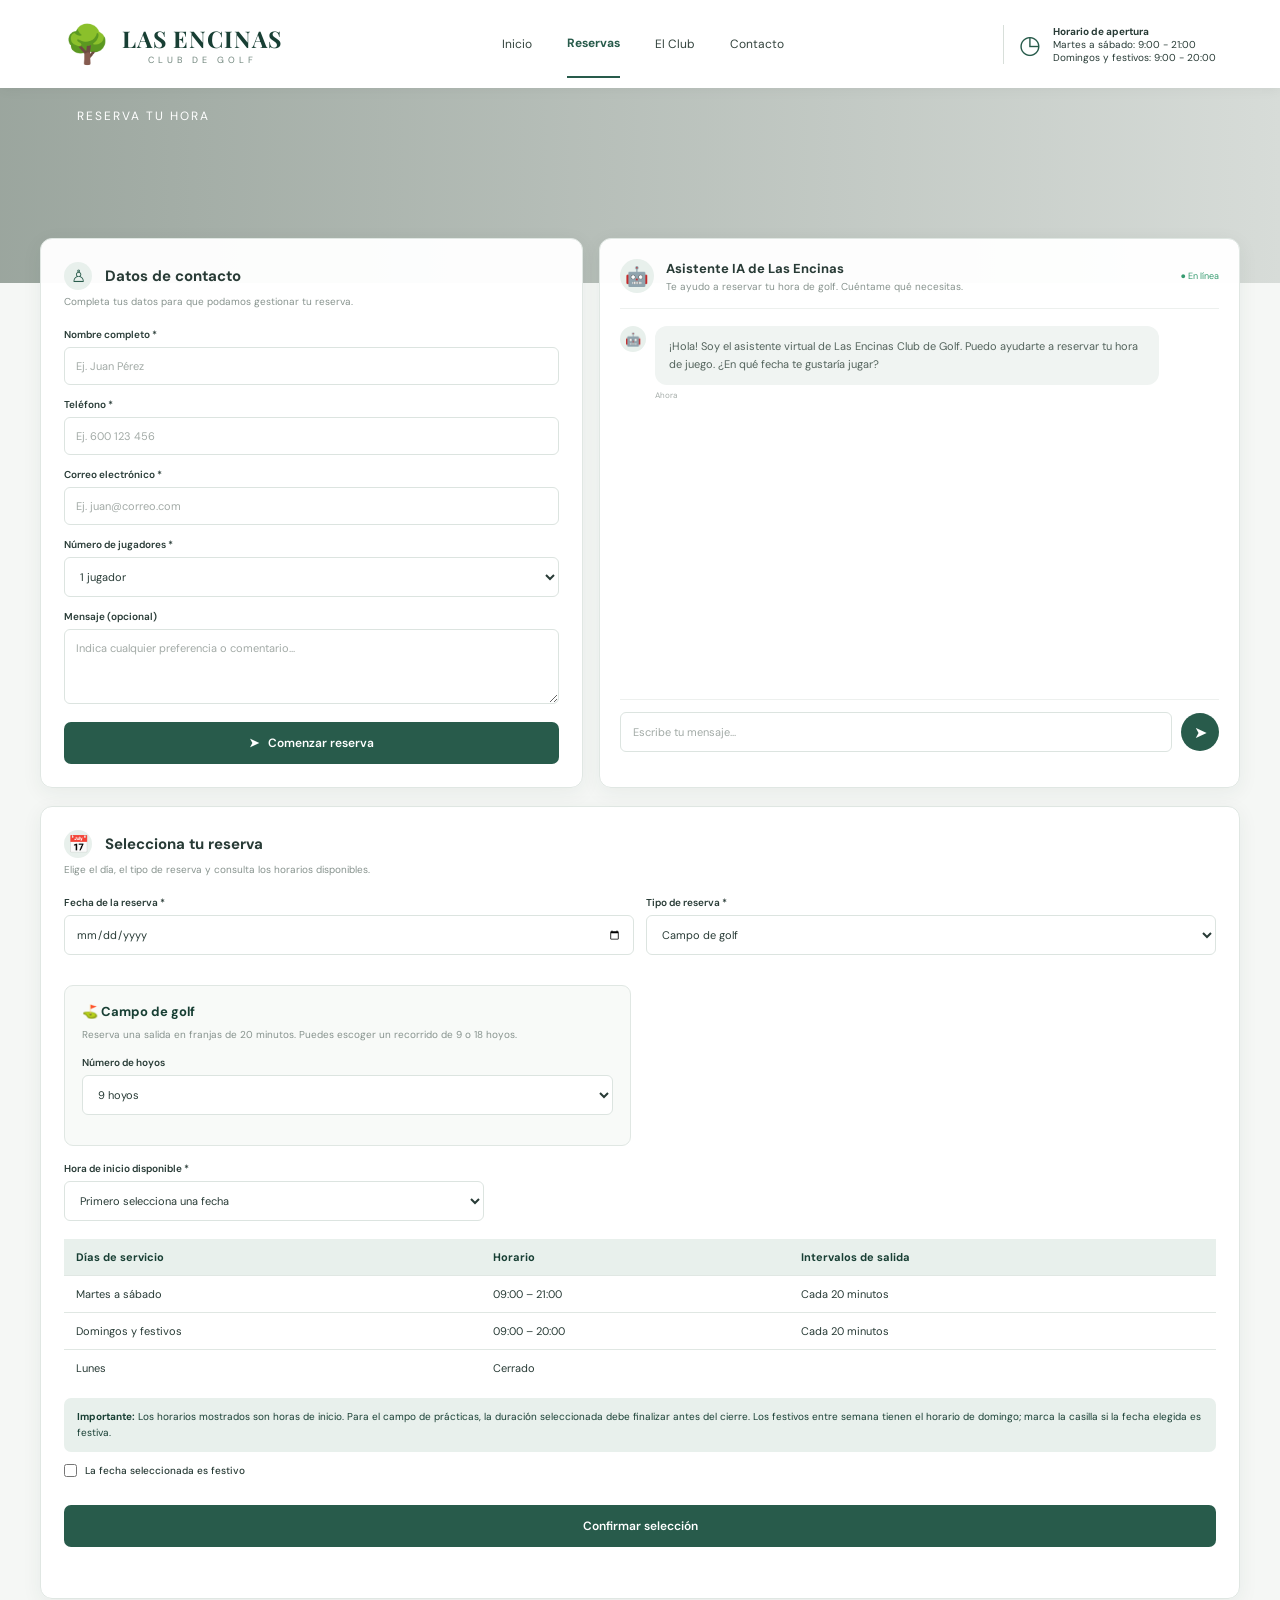
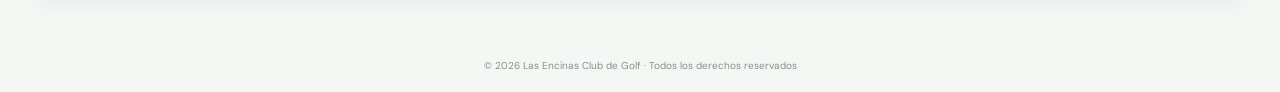
==== commit 13e0d1c3: "feat: Add booking section with reservation options and update contact form functionality" ====
--- a/frontend/index.html
+++ b/frontend/index.html
@@ -1,3 +1,4 @@
+
 <!DOCTYPE html>
 <html lang="es">
 <head>
@@ -30,14 +31,13 @@
 }
 
 /* HEADER */
-
 header {
-  height: 68px;
+  min-height: 68px;
   background: rgba(255,255,255,.97);
   display: flex;
   align-items: center;
   justify-content: space-between;
-  padding: 0 5%;
+  padding: 10px 5%;
   position: relative;
   z-index: 5;
   box-shadow: 0 2px 12px #0000000c;
@@ -72,7 +72,6 @@
 nav {
   display: flex;
   gap: 35px;
-  height: 100%;
   align-items: center;
 }
 
@@ -104,7 +103,6 @@
 }
 
 /* HERO */
-
 .hero {
   height: 195px;
   background:
@@ -124,7 +122,6 @@
 }
 
 /* MAIN */
-
 main {
   max-width: 1250px;
   margin: -45px auto 40px;
@@ -140,7 +137,6 @@
 }
 
 /* PANELS */
-
 .panel {
   background: rgba(255,255,255,.97);
   border: 1px solid var(--border);
@@ -180,7 +176,6 @@
 }
 
 /* FORM */
-
 .form-group {
   margin-bottom: 13px;
 }
@@ -239,7 +234,6 @@
 }
 
 /* CHAT */
-
 .chat-panel {
   display: flex;
   flex-direction: column;
@@ -369,6 +363,102 @@
   background: var(--dark-green);
 }
 
+/* RESERVAS */
+.booking-panel {
+  margin-top: 18px;
+}
+
+.booking-grid {
+  display: grid;
+  grid-template-columns: 1fr 1fr;
+  gap: 18px;
+  margin-top: 18px;
+}
+
+.booking-option {
+  background: #f8faf8;
+  border: 1px solid var(--border);
+  border-radius: 9px;
+  padding: 17px;
+  min-width: 0;
+}
+
+.booking-option h3 {
+  font-size: 13px;
+  color: var(--dark-green);
+  margin-bottom: 7px;
+}
+
+.booking-option p {
+  font-size: 10px;
+  color: var(--muted);
+  line-height: 1.6;
+  margin-bottom: 13px;
+}
+
+.booking-fields {
+  display: grid;
+  grid-template-columns: 1fr 1fr;
+  gap: 12px;
+}
+
+.booking-fields .form-group {
+  margin-bottom: 12px;
+}
+
+.booking-table-wrap {
+  overflow-x: auto;
+  margin-top: 18px;
+}
+
+.booking-table {
+  width: 100%;
+  border-collapse: collapse;
+  font-size: 11px;
+}
+
+.booking-table th, .booking-table td {
+  padding: 11px 12px;
+  text-align: left;
+  border-bottom: 1px solid var(--border);
+}
+
+.booking-table th {
+  color: var(--dark-green);
+  background: var(--light-green);
+  font-weight: 700;
+}
+
+.booking-table td {
+  background: white;
+}
+
+.booking-table tr:last-child td {
+  border-bottom: 0;
+}
+
+.booking-note {
+  margin-top: 12px;
+  padding: 11px 13px;
+  background: var(--light-green);
+  border-radius: 7px;
+  color: var(--dark-green);
+  font-size: 10px;
+  line-height: 1.6;
+}
+
+.booking-submit {
+  margin-top: 15px;
+}
+
+.booking-status {
+  margin-top: 12px;
+  font-size: 11px;
+  font-weight: 600;
+  color: var(--green);
+  min-height: 16px;
+}
+
 footer {
   text-align: center;
   padding: 20px;
@@ -377,10 +467,9 @@
 }
 
 /* RESPONSIVE */
-
 @media(max-width: 800px) {
   header {
-    padding: 0 18px;
+    padding: 10px 18px;
   }
 
   nav {
@@ -403,6 +492,10 @@
   .hero {
     height: 160px;
   }
+
+  .booking-grid {
+    grid-template-columns: 1fr;
+  }
 }
 
 @media(max-width: 450px) {
@@ -424,6 +517,14 @@
 
   .panel {
     padding: 17px;
+  }
+
+  .booking-fields {
+    grid-template-columns: 1fr;
+  }
+
+  .booking-table th, .booking-table td {
+    padding: 9px 8px;
   }
 }
 </style>
@@ -451,7 +552,7 @@
     <div class="hours-icon">◷</div>
     <div>
       <strong>Horario de apertura</strong><br>
-      Martes a sábado: 9:00 - 20:00<br>
+      Martes a sábado: 9:00 - 21:00<br>
       Domingos y festivos: 9:00 - 20:00
     </div>
   </div>
@@ -462,6 +563,7 @@
 </section>
 
 <main>
+
   <div class="content">
 
     <!-- FORMULARIO -->
@@ -480,20 +582,17 @@
 
         <div class="form-group">
           <label>Nombre completo *</label>
-          <input id="name" type="text"
-            placeholder="Ej. Juan Pérez" required>
+          <input id="name" type="text" placeholder="Ej. Juan Pérez" required>
         </div>
 
         <div class="form-group">
           <label>Teléfono *</label>
-          <input id="phone" type="tel"
-            placeholder="Ej. 600 123 456" required>
+          <input id="phone" type="tel" placeholder="Ej. 600 123 456" required>
         </div>
 
         <div class="form-group">
           <label>Correo electrónico *</label>
-          <input id="email" type="email"
-            placeholder="Ej. juan@correo.com" required>
+          <input id="email" type="email" placeholder="Ej. juan@correo.com" required>
         </div>
 
         <div class="form-group">
@@ -508,8 +607,7 @@
 
         <div class="form-group">
           <label>Mensaje (opcional)</label>
-          <textarea id="notes"
-            placeholder="Indica cualquier preferencia o comentario..."></textarea>
+          <textarea id="notes" placeholder="Indica cualquier preferencia o comentario..."></textarea>
         </div>
 
         <button class="primary-btn" type="submit">
@@ -534,7 +632,6 @@
       </div>
 
       <div class="messages" id="messages">
-
         <div class="message">
           <div class="message-avatar">🤖</div>
           <div>
@@ -546,7 +643,6 @@
             <div class="time">Ahora</div>
           </div>
         </div>
-
       </div>
 
       <div class="chat-input">
@@ -554,14 +650,132 @@
           placeholder="Escribe tu mensaje..."
           onkeydown="if(event.key==='Enter')sendMessage()">
 
-        <button class="send-btn" onclick="sendMessage()">
-          ➤
-        </button>
+        <button class="send-btn" onclick="sendMessage()">➤</button>
       </div>
 
     </section>
 
   </div>
+
+  <!-- APARTADO DE RESERVAS -->
+  <section class="panel booking-panel" id="horarios-reserva">
+
+    <div class="panel-header">
+      <div class="panel-icon">📅</div>
+      <h2>Selecciona tu reserva</h2>
+    </div>
+
+    <p class="subtitle">
+      Elige el día, el tipo de reserva y consulta los horarios disponibles.
+    </p>
+
+    <div class="booking-fields">
+
+      <div class="form-group">
+        <label for="bookingDate">Fecha de la reserva *</label>
+        <input type="date" id="bookingDate" required>
+      </div>
+
+      <div class="form-group">
+        <label for="bookingType">Tipo de reserva *</label>
+        <select id="bookingType">
+          <option value="golf">Campo de golf</option>
+          <option value="practice">Campo de prácticas</option>
+        </select>
+      </div>
+
+    </div>
+
+    <div class="booking-grid">
+
+      <div class="booking-option" id="golfOptions">
+        <h3>⛳ Campo de golf</h3>
+        <p>Reserva una salida en franjas de 20 minutos. Puedes escoger un recorrido de 9 o 18 hoyos.</p>
+
+        <div class="form-group">
+          <label for="golfHoles">Número de hoyos</label>
+          <select id="golfHoles">
+            <option value="9">9 hoyos</option>
+            <option value="18">18 hoyos</option>
+          </select>
+        </div>
+      </div>
+
+      <div class="booking-option" id="practiceOptions">
+        <h3>🏌️ Campo de prácticas</h3>
+        <p>Selecciona cuánto tiempo quieres utilizar la zona de prácticas.</p>
+
+        <div class="form-group">
+          <label for="practiceDuration">Duración</label>
+          <select id="practiceDuration">
+            <option value="1">1 hora</option>
+            <option value="2">2 horas</option>
+            <option value="3">3 horas</option>
+            <option value="4">4 horas</option>
+          </select>
+        </div>
+      </div>
+
+    </div>
+
+    <div class="form-group" style="margin-top:16px; max-width:420px;">
+      <label for="bookingTime">Hora de inicio disponible *</label>
+      <select id="bookingTime" required>
+        <option value="">Primero selecciona una fecha</option>
+      </select>
+    </div>
+
+    <!-- TABLA DE HORARIOS -->
+    <div class="booking-table-wrap">
+      <table class="booking-table">
+        <thead>
+          <tr>
+            <th>Días de servicio</th>
+            <th>Horario</th>
+            <th>Intervalos de salida</th>
+          </tr>
+        </thead>
+        <tbody>
+          <tr>
+            <td>Martes a sábado</td>
+            <td>09:00 – 21:00</td>
+            <td>Cada 20 minutos</td>
+          </tr>
+          <tr>
+            <td>Domingos y festivos</td>
+            <td>09:00 – 20:00</td>
+            <td>Cada 20 minutos</td>
+          </tr>
+          <tr>
+            <td>Lunes</td>
+            <td colspan="2">Cerrado</td>
+          </tr>
+        </tbody>
+      </table>
+    </div>
+
+    <div class="booking-note">
+      <strong>Importante:</strong> Los horarios mostrados son horas de inicio.
+      Para el campo de prácticas, la duración seleccionada debe finalizar antes
+      del cierre. Los festivos entre semana tienen el horario de domingo;
+      marca la casilla si la fecha elegida es festiva.
+    </div>
+
+    <div class="form-group" style="margin-top:12px;">
+      <label style="display:flex;align-items:center;gap:8px;font-weight:500;">
+        <input type="checkbox" id="isHoliday" style="width:auto;margin:0;">
+        La fecha seleccionada es festivo
+      </label>
+    </div>
+
+    <button class="primary-btn booking-submit" type="button" id="confirmBooking">
+      Confirmar selección
+    </button>
+
+    <div class="booking-status" id="bookingStatus" aria-live="polite"></div>
+
+  </section>
+
 </main>
 
 <footer>
@@ -570,10 +784,8 @@
 
 <script>
 
-// FORMULARIO DE RESERVA
-
-document.getElementById('reservationForm')
-.addEventListener('submit', function(e) {
+// FORMULARIO DE CONTACTO
+document.getElementById('reservationForm').addEventListener('submit', function(e) {
   e.preventDefault();
 
   const name = document.getElementById('name').value;
@@ -589,8 +801,7 @@
   document.getElementById('chatMessage').focus();
 });
 
-// CHAT
-
+// CHATBOT
 function addMessage(text, user = false) {
   const messages = document.getElementById('messages');
 
@@ -602,6 +813,7 @@
   avatar.textContent = user ? '👤' : '🤖';
 
   const wrapper = document.createElement('div');
+
   const bubble = document.createElement('div');
   bubble.className = 'bubble';
   bubble.textContent = text;
@@ -642,7 +854,7 @@
     } else if (msg.includes('precio') || msg.includes('cuánto') || msg.includes('tarifa')) {
       answer = 'Estaremos encantados de informarte sobre nuestras tarifas. Para conocer los precios actualizados, contacta con nuestro equipo de recepción.';
     } else if (msg.includes('horario') || msg.includes('abierto')) {
-      answer = 'Nuestro horario habitual es de martes a sábado de 9:00 a 20:00, y domingos y festivos de 9:00 a 20:00.';
+      answer = 'Nuestro horario habitual es de martes a sábado de 9:00 a 21:00, y domingos y festivos de 9:00 a 20:00. Los lunes estamos cerrados.';
     } else if (msg.includes('jugadores')) {
       answer = 'Puedes realizar reservas para grupos de entre 1 y 4 jugadores desde el formulario.';
     } else if (msg.includes('gracias')) {
@@ -655,7 +867,123 @@
   }, 700);
 }
 
+// SELECTOR DE HORARIOS
+const bookingDate = document.getElementById('bookingDate');
+const bookingType = document.getElementById('bookingType');
+const bookingTime = document.getElementById('bookingTime');
+const practiceDuration = document.getElementById('practiceDuration');
+const isHoliday = document.getElementById('isHoliday');
+const bookingStatus = document.getElementById('bookingStatus');
+
+// Mostrar las opciones según el tipo de reserva
+function updateBookingOptions() {
+  const isPractice = bookingType.value === 'practice';
+
+  document.getElementById('golfOptions').style.display =
+    isPractice ? 'none' : 'block';
+
+  document.getElementById('practiceOptions').style.display =
+    isPractice ? 'block' : 'none';
+
+  updateBookingTimes();
+}
+
+// Generar horarios cada 20 minutos
+function updateBookingTimes() {
+  bookingTime.innerHTML = '';
+
+  const selectedDate = bookingDate.value;
+
+  if (!selectedDate) {
+    bookingTime.add(new Option('Primero selecciona una fecha', ''));
+    return;
+  }
+
+  const day = new Date(selectedDate + 'T12:00:00').getDay();
+
+  const isSundayOrHoliday = day === 0 || isHoliday.checked;
+  const isMonday = day === 1 && !isHoliday.checked;
+
+  if (isMonday) {
+    bookingTime.add(new Option('Cerrado los lunes', ''));
+    return;
+  }
+
+  const closingHour = isSundayOrHoliday ? 20 : 21;
+
+  const duration = bookingType.value === 'practice'
+    ? Number(practiceDuration.value)
+    : 0;
+
+  const latestStartMinutes = closingHour * 60 - duration * 60;
+
+  bookingTime.add(new Option('Selecciona una hora', ''));
+
+  for (let minutes = 9 * 60; minutes <= latestStartMinutes; minutes += 20) {
+    const hours = String(Math.floor(minutes / 60)).padStart(2, '0');
+    const mins = String(minutes % 60).padStart(2, '0');
+
+    const time = `${hours}:${mins}`;
+
+    bookingTime.add(new Option(time, time));
+  }
+
+  if (bookingTime.options.length === 1) {
+    bookingTime.innerHTML = '';
+    bookingTime.add(new Option('No hay horarios disponibles para esa duración', ''));
+  }
+}
+
+// Evitar fechas anteriores a hoy
+const today = new Date();
+const localToday = [
+  today.getFullYear(),
+  String(today.getMonth() + 1).padStart(2, '0'),
+  String(today.getDate()).padStart(2, '0')
+].join('-');
+
+bookingDate.min = localToday;
+
+// Actualizar horarios cuando cambien las opciones
+bookingDate.addEventListener('change', updateBookingTimes);
+bookingType.addEventListener('change', updateBookingOptions);
+practiceDuration.addEventListener('change', updateBookingTimes);
+isHoliday.addEventListener('change', updateBookingTimes);
+
+updateBookingOptions();
+
+// CONFIRMAR RESERVA
+document.getElementById('confirmBooking').addEventListener('click', function() {
+
+  if (!bookingDate.value || !bookingTime.value) {
+    bookingStatus.textContent = 'Selecciona una fecha y una hora disponible.';
+    return;
+  }
+
+  const dateText = new Date(
+    bookingDate.value + 'T12:00:00'
+  ).toLocaleDateString('es-ES');
+
+  let detail;
+
+  if (bookingType.value === 'golf') {
+    detail = `Campo de golf, ${document.getElementById('golfHoles').value} hoyos`;
+  } else {
+    const hours = practiceDuration.value;
+
+    detail = `Campo de prácticas, ${hours} ${hours === '1' ? 'hora' : 'horas'}`;
+  }
+
+  bookingStatus.textContent =
+    `Selección realizada: ${detail}, el ${dateText} a las ${bookingTime.value}. Para completar la reserva, contacta con recepción.`;
+
+  addMessage(
+    `Quiero reservar: ${detail}, el ${dateText} a las ${bookingTime.value}.`
+  );
+
+});
+
 </script>
 
 </body>
-</html>+</html>
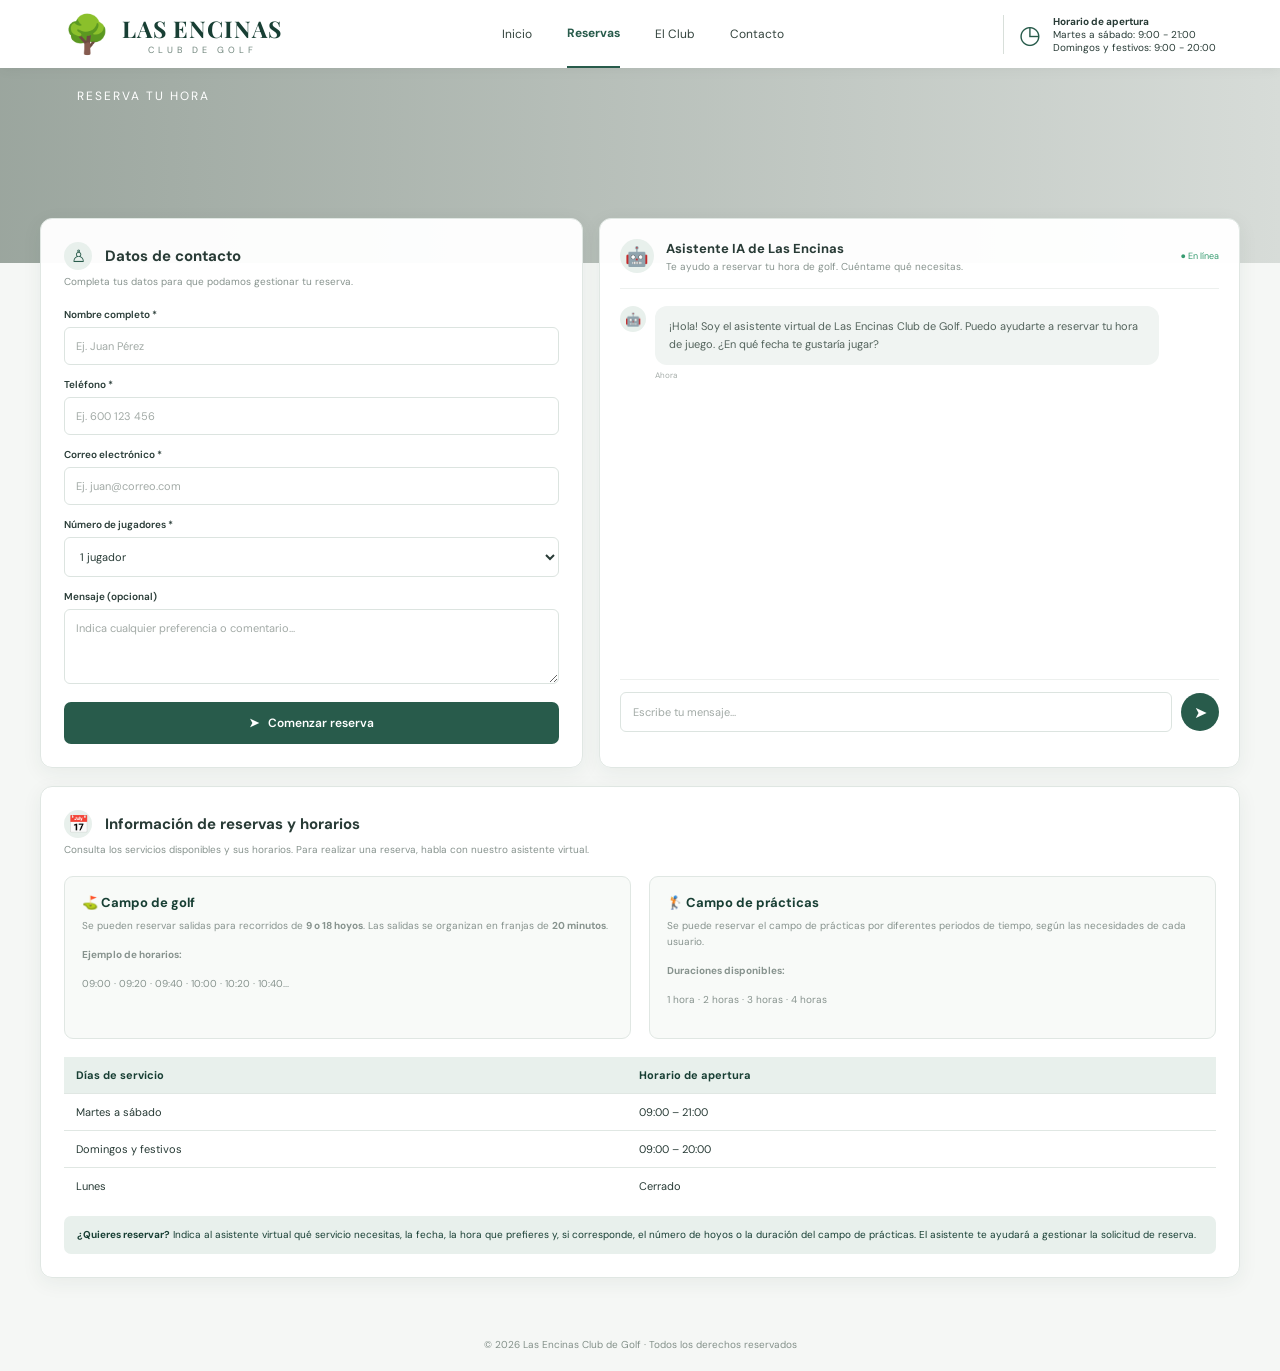
==== commit 0dc8b9b2: "refactor: Update HTML structure and improve styling for header, main content, and booking section" ====
--- a/frontend/index.html
+++ b/frontend/index.html
@@ -30,14 +30,15 @@
   background: #f5f7f5;
 }
 
-/* HEADER */
+/* CABECERA */
+
 header {
-  min-height: 68px;
+  height: 68px;
   background: rgba(255,255,255,.97);
   display: flex;
   align-items: center;
   justify-content: space-between;
-  padding: 10px 5%;
+  padding: 0 5%;
   position: relative;
   z-index: 5;
   box-shadow: 0 2px 12px #0000000c;
@@ -72,6 +73,7 @@
 nav {
   display: flex;
   gap: 35px;
+  height: 100%;
   align-items: center;
 }
 
@@ -102,7 +104,8 @@
   color: var(--green);
 }
 
-/* HERO */
+/* IMAGEN PRINCIPAL */
+
 .hero {
   height: 195px;
   background:
@@ -121,7 +124,8 @@
   letter-spacing: 2px;
 }
 
-/* MAIN */
+/* CONTENIDO */
+
 main {
   max-width: 1250px;
   margin: -45px auto 40px;
@@ -136,7 +140,6 @@
   gap: 16px;
 }
 
-/* PANELS */
 .panel {
   background: rgba(255,255,255,.97);
   border: 1px solid var(--border);
@@ -175,7 +178,8 @@
   margin-bottom: 20px;
 }
 
-/* FORM */
+/* FORMULARIO */
+
 .form-group {
   margin-bottom: 13px;
 }
@@ -234,6 +238,7 @@
 }
 
 /* CHAT */
+
 .chat-panel {
   display: flex;
   flex-direction: column;
@@ -363,7 +368,8 @@
   background: var(--dark-green);
 }
 
-/* RESERVAS */
+/* INFORMACIÓN DE RESERVAS */
+
 .booking-panel {
   margin-top: 18px;
 }
@@ -396,16 +402,6 @@
   margin-bottom: 13px;
 }
 
-.booking-fields {
-  display: grid;
-  grid-template-columns: 1fr 1fr;
-  gap: 12px;
-}
-
-.booking-fields .form-group {
-  margin-bottom: 12px;
-}
-
 .booking-table-wrap {
   overflow-x: auto;
   margin-top: 18px;
@@ -417,7 +413,8 @@
   font-size: 11px;
 }
 
-.booking-table th, .booking-table td {
+.booking-table th,
+.booking-table td {
   padding: 11px 12px;
   text-align: left;
   border-bottom: 1px solid var(--border);
@@ -447,17 +444,7 @@
   line-height: 1.6;
 }
 
-.booking-submit {
-  margin-top: 15px;
-}
-
-.booking-status {
-  margin-top: 12px;
-  font-size: 11px;
-  font-weight: 600;
-  color: var(--green);
-  min-height: 16px;
-}
+/* FOOTER */
 
 footer {
   text-align: center;
@@ -466,10 +453,11 @@
   font-size: 10px;
 }
 
-/* RESPONSIVE */
+/* DISEÑO RESPONSIVE */
+
 @media(max-width: 800px) {
   header {
-    padding: 10px 18px;
+    padding: 0 18px;
   }
 
   nav {
@@ -481,6 +469,10 @@
   }
 
   .content {
+    grid-template-columns: 1fr;
+  }
+
+  .booking-grid {
     grid-template-columns: 1fr;
   }
 
@@ -492,10 +484,6 @@
   .hero {
     height: 160px;
   }
-
-  .booking-grid {
-    grid-template-columns: 1fr;
-  }
 }
 
 @media(max-width: 450px) {
@@ -519,20 +507,19 @@
     padding: 17px;
   }
 
-  .booking-fields {
-    grid-template-columns: 1fr;
-  }
-
-  .booking-table th, .booking-table td {
+  .booking-table th,
+  .booking-table td {
     padding: 9px 8px;
   }
 }
+
 </style>
 </head>
 
 <body>
 
 <header>
+
   <div class="logo">
     <div class="logo-icon">🌳</div>
     <div>
@@ -556,6 +543,7 @@
       Domingos y festivos: 9:00 - 20:00
     </div>
   </div>
+
 </header>
 
 <section class="hero">
@@ -582,17 +570,20 @@
 
         <div class="form-group">
           <label>Nombre completo *</label>
-          <input id="name" type="text" placeholder="Ej. Juan Pérez" required>
+          <input id="name" type="text"
+            placeholder="Ej. Juan Pérez" required>
         </div>
 
         <div class="form-group">
           <label>Teléfono *</label>
-          <input id="phone" type="tel" placeholder="Ej. 600 123 456" required>
+          <input id="phone" type="tel"
+            placeholder="Ej. 600 123 456" required>
         </div>
 
         <div class="form-group">
           <label>Correo electrónico *</label>
-          <input id="email" type="email" placeholder="Ej. juan@correo.com" required>
+          <input id="email" type="email"
+            placeholder="Ej. juan@correo.com" required>
         </div>
 
         <div class="form-group">
@@ -607,7 +598,8 @@
 
         <div class="form-group">
           <label>Mensaje (opcional)</label>
-          <textarea id="notes" placeholder="Indica cualquier preferencia o comentario..."></textarea>
+          <textarea id="notes"
+            placeholder="Indica cualquier preferencia o comentario..."></textarea>
         </div>
 
         <button class="primary-btn" type="submit">
@@ -621,6 +613,7 @@
     <section class="panel chat-panel">
 
       <div class="chat-header">
+
         <div class="bot-info">
           <div class="bot-avatar">🤖</div>
           <div>
@@ -628,10 +621,13 @@
             <p>Te ayudo a reservar tu hora de golf. Cuéntame qué necesitas.</p>
           </div>
         </div>
+
         <div class="online">● En línea</div>
+
       </div>
 
       <div class="messages" id="messages">
+
         <div class="message">
           <div class="message-avatar">🤖</div>
           <div>
@@ -643,136 +639,107 @@
             <div class="time">Ahora</div>
           </div>
         </div>
+
       </div>
 
       <div class="chat-input">
+
         <input type="text" id="chatMessage"
           placeholder="Escribe tu mensaje..."
           onkeydown="if(event.key==='Enter')sendMessage()">
 
         <button class="send-btn" onclick="sendMessage()">➤</button>
+
       </div>
 
     </section>
 
   </div>
 
-  <!-- APARTADO DE RESERVAS -->
+  <!-- INFORMACIÓN DE RESERVAS -->
   <section class="panel booking-panel" id="horarios-reserva">
 
     <div class="panel-header">
       <div class="panel-icon">📅</div>
-      <h2>Selecciona tu reserva</h2>
+      <h2>Información de reservas y horarios</h2>
     </div>
 
     <p class="subtitle">
-      Elige el día, el tipo de reserva y consulta los horarios disponibles.
+      Consulta los servicios disponibles y sus horarios.
+      Para realizar una reserva, habla con nuestro asistente virtual.
     </p>
 
-    <div class="booking-fields">
-
-      <div class="form-group">
-        <label for="bookingDate">Fecha de la reserva *</label>
-        <input type="date" id="bookingDate" required>
+    <div class="booking-grid">
+
+      <div class="booking-option">
+        <h3>⛳ Campo de golf</h3>
+
+        <p>
+          Se pueden reservar salidas para recorridos de
+          <strong>9 o 18 hoyos</strong>.
+          Las salidas se organizan en franjas de
+          <strong>20 minutos</strong>.
+        </p>
+
+        <p><strong>Ejemplo de horarios:</strong></p>
+
+        <p>09:00 · 09:20 · 09:40 · 10:00 · 10:20 · 10:40...</p>
       </div>
 
-      <div class="form-group">
-        <label for="bookingType">Tipo de reserva *</label>
-        <select id="bookingType">
-          <option value="golf">Campo de golf</option>
-          <option value="practice">Campo de prácticas</option>
-        </select>
+      <div class="booking-option">
+        <h3>🏌️ Campo de prácticas</h3>
+
+        <p>
+          Se puede reservar el campo de prácticas por diferentes
+          periodos de tiempo, según las necesidades de cada usuario.
+        </p>
+
+        <p><strong>Duraciones disponibles:</strong></p>
+
+        <p>1 hora · 2 horas · 3 horas · 4 horas</p>
       </div>
 
     </div>
 
-    <div class="booking-grid">
-
-      <div class="booking-option" id="golfOptions">
-        <h3>⛳ Campo de golf</h3>
-        <p>Reserva una salida en franjas de 20 minutos. Puedes escoger un recorrido de 9 o 18 hoyos.</p>
-
-        <div class="form-group">
-          <label for="golfHoles">Número de hoyos</label>
-          <select id="golfHoles">
-            <option value="9">9 hoyos</option>
-            <option value="18">18 hoyos</option>
-          </select>
-        </div>
-      </div>
-
-      <div class="booking-option" id="practiceOptions">
-        <h3>🏌️ Campo de prácticas</h3>
-        <p>Selecciona cuánto tiempo quieres utilizar la zona de prácticas.</p>
-
-        <div class="form-group">
-          <label for="practiceDuration">Duración</label>
-          <select id="practiceDuration">
-            <option value="1">1 hora</option>
-            <option value="2">2 horas</option>
-            <option value="3">3 horas</option>
-            <option value="4">4 horas</option>
-          </select>
-        </div>
-      </div>
-
-    </div>
-
-    <div class="form-group" style="margin-top:16px; max-width:420px;">
-      <label for="bookingTime">Hora de inicio disponible *</label>
-      <select id="bookingTime" required>
-        <option value="">Primero selecciona una fecha</option>
-      </select>
-    </div>
-
-    <!-- TABLA DE HORARIOS -->
     <div class="booking-table-wrap">
+
       <table class="booking-table">
+
         <thead>
           <tr>
             <th>Días de servicio</th>
-            <th>Horario</th>
-            <th>Intervalos de salida</th>
+            <th>Horario de apertura</th>
           </tr>
         </thead>
+
         <tbody>
           <tr>
             <td>Martes a sábado</td>
             <td>09:00 – 21:00</td>
-            <td>Cada 20 minutos</td>
           </tr>
+
           <tr>
             <td>Domingos y festivos</td>
             <td>09:00 – 20:00</td>
-            <td>Cada 20 minutos</td>
           </tr>
+
           <tr>
             <td>Lunes</td>
-            <td colspan="2">Cerrado</td>
+            <td>Cerrado</td>
           </tr>
         </tbody>
+
       </table>
+
     </div>
 
     <div class="booking-note">
-      <strong>Importante:</strong> Los horarios mostrados son horas de inicio.
-      Para el campo de prácticas, la duración seleccionada debe finalizar antes
-      del cierre. Los festivos entre semana tienen el horario de domingo;
-      marca la casilla si la fecha elegida es festiva.
+      <strong>¿Quieres reservar?</strong>
+      Indica al asistente virtual qué servicio necesitas,
+      la fecha, la hora que prefieres y, si corresponde,
+      el número de hoyos o la duración del campo de prácticas.
+      El asistente te ayudará a gestionar la solicitud de reserva.
     </div>
-
-    <div class="form-group" style="margin-top:12px;">
-      <label style="display:flex;align-items:center;gap:8px;font-weight:500;">
-        <input type="checkbox" id="isHoliday" style="width:auto;margin:0;">
-        La fecha seleccionada es festivo
-      </label>
-    </div>
-
-    <button class="primary-btn booking-submit" type="button" id="confirmBooking">
-      Confirmar selección
-    </button>
-
-    <div class="booking-status" id="bookingStatus" aria-live="polite"></div>
 
   </section>
 
@@ -784,8 +751,10 @@
 
 <script>
 
-// FORMULARIO DE CONTACTO
+// FORMULARIO DE RESERVA
+
 document.getElementById('reservationForm').addEventListener('submit', function(e) {
+
   e.preventDefault();
 
   const name = document.getElementById('name').value;
@@ -799,10 +768,14 @@
   );
 
   document.getElementById('chatMessage').focus();
+
 });
 
-// CHATBOT
+
+// AÑADIR MENSAJES AL CHAT
+
 function addMessage(text, user = false) {
+
   const messages = document.getElementById('messages');
 
   const message = document.createElement('div');
@@ -820,6 +793,7 @@
 
   const time = document.createElement('div');
   time.className = 'time';
+
   time.textContent = new Date().toLocaleTimeString('es-ES', {
     hour: '2-digit',
     minute: '2-digit'
@@ -827,6 +801,7 @@
 
   wrapper.appendChild(bubble);
   wrapper.appendChild(time);
+
   message.appendChild(avatar);
   message.appendChild(wrapper);
 
@@ -834,156 +809,165 @@
   messages.scrollTop = messages.scrollHeight;
 }
 
+
+// RESPUESTAS DEL CHATBOT
+
 function sendMessage() {
+
   const input = document.getElementById('chatMessage');
   const text = input.value.trim();
 
   if (!text) return;
 
   addMessage(text, true);
+
   input.value = '';
 
   setTimeout(() => {
+
     const msg = text.toLowerCase();
     let answer = '';
 
     if (msg.includes('hola') || msg.includes('buenas')) {
+
       answer = '¡Hola! Bienvenido a Las Encinas Club de Golf. ¿En qué puedo ayudarte?';
+
     } else if (msg.includes('reserva') || msg.includes('reservar')) {
-      answer = '¡Por supuesto! Para gestionar tu reserva necesito conocer la fecha, la hora y el número de jugadores.';
+
+      answer = '¡Por supuesto! Puedo ayudarte con la reserva. Dime si quieres jugar en el campo de golf (9 o 18 hoyos) o utilizar el campo de prácticas (1, 2, 3 o 4 horas), y después indícame la fecha y la hora que prefieres.';
+
     } else if (msg.includes('precio') || msg.includes('cuánto') || msg.includes('tarifa')) {
+
       answer = 'Estaremos encantados de informarte sobre nuestras tarifas. Para conocer los precios actualizados, contacta con nuestro equipo de recepción.';
+
     } else if (msg.includes('horario') || msg.includes('abierto')) {
+
       answer = 'Nuestro horario habitual es de martes a sábado de 9:00 a 21:00, y domingos y festivos de 9:00 a 20:00. Los lunes estamos cerrados.';
+
     } else if (msg.includes('jugadores')) {
+
       answer = 'Puedes realizar reservas para grupos de entre 1 y 4 jugadores desde el formulario.';
+
     } else if (msg.includes('gracias')) {
+
       answer = '¡Gracias a ti! Será un placer recibirte en Las Encinas Club de Golf.';
+
     } else {
-      answer = '¡Perfecto! Cuéntame un poco más y te ayudaré con tu reserva. También puedes rellenar el formulario de contacto para facilitarnos tus datos.';
+
+      answer = '¡Perfecto! Puedo orientarte sobre las reservas. Dime qué servicio quieres utilizar, la fecha y la hora que prefieres.';
+
     }
 
     addMessage(answer);
+
   }, 700);
-}
-
-// SELECTOR DE HORARIOS
-const bookingDate = document.getElementById('bookingDate');
-const bookingType = document.getElementById('bookingType');
-const bookingTime = document.getElementById('bookingTime');
-const practiceDuration = document.getElementById('practiceDuration');
-const isHoliday = document.getElementById('isHoliday');
-const bookingStatus = document.getElementById('bookingStatus');
-
-// Mostrar las opciones según el tipo de reserva
-function updateBookingOptions() {
-  const isPractice = bookingType.value === 'practice';
-
-  document.getElementById('golfOptions').style.display =
-    isPractice ? 'none' : 'block';
-
-  document.getElementById('practiceOptions').style.display =
-    isPractice ? 'block' : 'none';
-
-  updateBookingTimes();
-}
-
-// Generar horarios cada 20 minutos
-function updateBookingTimes() {
-  bookingTime.innerHTML = '';
-
-  const selectedDate = bookingDate.value;
-
-  if (!selectedDate) {
-    bookingTime.add(new Option('Primero selecciona una fecha', ''));
-    return;
-  }
-
-  const day = new Date(selectedDate + 'T12:00:00').getDay();
-
-  const isSundayOrHoliday = day === 0 || isHoliday.checked;
-  const isMonday = day === 1 && !isHoliday.checked;
-
-  if (isMonday) {
-    bookingTime.add(new Option('Cerrado los lunes', ''));
-    return;
-  }
-
-  const closingHour = isSundayOrHoliday ? 20 : 21;
-
-  const duration = bookingType.value === 'practice'
-    ? Number(practiceDuration.value)
-    : 0;
-
-  const latestStartMinutes = closingHour * 60 - duration * 60;
-
-  bookingTime.add(new Option('Selecciona una hora', ''));
-
-  for (let minutes = 9 * 60; minutes <= latestStartMinutes; minutes += 20) {
-    const hours = String(Math.floor(minutes / 60)).padStart(2, '0');
-    const mins = String(minutes % 60).padStart(2, '0');
-
-    const time = `${hours}:${mins}`;
-
-    bookingTime.add(new Option(time, time));
-  }
-
-  if (bookingTime.options.length === 1) {
-    bookingTime.innerHTML = '';
-    bookingTime.add(new Option('No hay horarios disponibles para esa duración', ''));
-  }
-}
-
-// Evitar fechas anteriores a hoy
-const today = new Date();
-const localToday = [
-  today.getFullYear(),
-  String(today.getMonth() + 1).padStart(2, '0'),
-  String(today.getDate()).padStart(2, '0')
-].join('-');
-
-bookingDate.min = localToday;
-
-// Actualizar horarios cuando cambien las opciones
-bookingDate.addEventListener('change', updateBookingTimes);
-bookingType.addEventListener('change', updateBookingOptions);
-practiceDuration.addEventListener('change', updateBookingTimes);
-isHoliday.addEventListener('change', updateBookingTimes);
-
-updateBookingOptions();
-
-// CONFIRMAR RESERVA
-document.getElementById('confirmBooking').addEventListener('click', function() {
-
-  if (!bookingDate.value || !bookingTime.value) {
-    bookingStatus.textContent = 'Selecciona una fecha y una hora disponible.';
-    return;
-  }
-
-  const dateText = new Date(
-    bookingDate.value + 'T12:00:00'
-  ).toLocaleDateString('es-ES');
-
-  let detail;
-
-  if (bookingType.value === 'golf') {
-    detail = `Campo de golf, ${document.getElementById('golfHoles').value} hoyos`;
-  } else {
-    const hours = practiceDuration.value;
-
-    detail = `Campo de prácticas, ${hours} ${hours === '1' ? 'hora' : 'horas'}`;
-  }
-
-  bookingStatus.textContent =
-    `Selección realizada: ${detail}, el ${dateText} a las ${bookingTime.value}. Para completar la reserva, contacta con recepción.`;
-
-  addMessage(
-    `Quiero reservar: ${detail}, el ${dateText} a las ${bookingTime.value}.`
-  );
-
-});
+
+}
+
+
+// SONIDO DE GOLPE DE GOLF AL HACER CLIC
+
+(() => {
+
+  let audioContext;
+
+  function playGolfHit() {
+
+    const AudioContextClass =
+      window.AudioContext || window.webkitAudioContext;
+
+    if (!AudioContextClass) return;
+
+    try {
+
+      if (!audioContext) {
+        audioContext = new AudioContextClass();
+      }
+
+      if (audioContext.state === 'suspended') {
+        audioContext.resume();
+      }
+
+      const now = audioContext.currentTime;
+
+      // IMPACTO GRAVE
+
+      const thump = audioContext.createOscillator();
+      const thumpGain = audioContext.createGain();
+
+      thump.type = 'sine';
+
+      thump.frequency.setValueAtTime(145, now);
+      thump.frequency.exponentialRampToValueAtTime(48, now + 0.11);
+
+      thumpGain.gain.setValueAtTime(0.0001, now);
+      thumpGain.gain.exponentialRampToValueAtTime(0.42, now + 0.006);
+      thumpGain.gain.exponentialRampToValueAtTime(0.0001, now + 0.14);
+
+      thump.connect(thumpGain);
+      thumpGain.connect(audioContext.destination);
+
+      thump.start(now);
+      thump.stop(now + 0.15);
+
+
+      // CHASQUIDO DEL CONTACTO ENTRE EL PALO Y LA BOLA
+
+      const sampleRate = audioContext.sampleRate;
+
+      const buffer = audioContext.createBuffer(
+        1,
+        Math.floor(sampleRate * 0.12),
+        sampleRate
+      );
+
+      const data = buffer.getChannelData(0);
+
+      for (let i = 0; i < data.length; i++) {
+
+        data[i] = (Math.random() * 2 - 1) *
+          Math.pow(1 - i / data.length, 3);
+
+      }
+
+      const noise = audioContext.createBufferSource();
+      const filter = audioContext.createBiquadFilter();
+      const noiseGain = audioContext.createGain();
+
+      noise.buffer = buffer;
+
+      filter.type = 'bandpass';
+      filter.frequency.setValueAtTime(1700, now);
+      filter.Q.value = 0.8;
+
+      noiseGain.gain.setValueAtTime(0.0001, now);
+      noiseGain.gain.exponentialRampToValueAtTime(0.3, now + 0.003);
+      noiseGain.gain.exponentialRampToValueAtTime(0.0001, now + 0.09);
+
+      noise.connect(filter);
+      filter.connect(noiseGain);
+      noiseGain.connect(audioContext.destination);
+
+      noise.start(now);
+      noise.stop(now + 0.12);
+
+    } catch (error) {
+
+      console.warn('No se ha podido reproducir el sonido del golpe:', error);
+
+    }
+
+  }
+
+  // Reproducir el sonido al hacer clic.
+  // El navegador puede exigir un primer clic para activar el audio.
+
+  document.addEventListener('click', playGolfHit);
+
+})();
 
 </script>
 
 </body>
 </html>
+
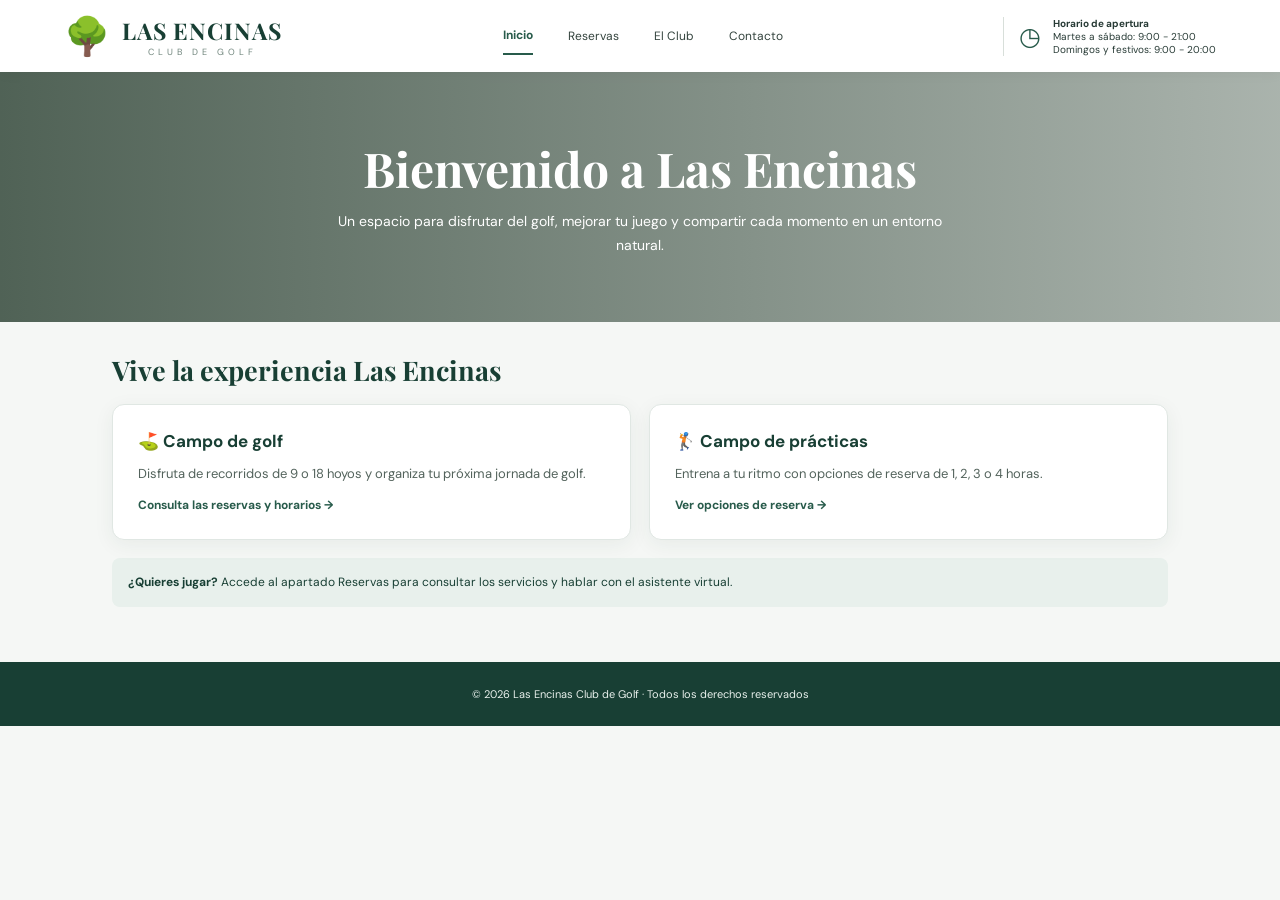
==== commit 59fdfe3c: "feat: Add initial HTML structure for the homepage with styling and interactive elements" ====
--- a/frontend/index.html
+++ b/frontend/index.html
@@ -4,7 +4,8 @@
 <head>
 <meta charset="UTF-8">
 <meta name="viewport" content="width=device-width, initial-scale=1.0">
-<title>Las Encinas | Club de Golf</title>
+<meta name="description" content="Las Encinas Club de Golf">
+<title>Inicio | Las Encinas Club de Golf</title>
 
 <style>
 @import url('https://fonts.googleapis.com/css2?family=DM+Sans:wght@400;500;600;700&family=Playfair+Display:wght@600;700&display=swap');
@@ -31,23 +32,24 @@
 }
 
 /* CABECERA */
-
 header {
-  height: 68px;
+  min-height: 68px;
   background: rgba(255,255,255,.97);
   display: flex;
   align-items: center;
   justify-content: space-between;
-  padding: 0 5%;
+  padding: 12px 5%;
   position: relative;
   z-index: 5;
   box-shadow: 0 2px 12px #0000000c;
+  gap: 18px;
 }
 
 .logo {
   display: flex;
   align-items: center;
   gap: 12px;
+  text-decoration: none;
 }
 
 .logo-icon {
@@ -70,10 +72,10 @@
   color: #71867d;
 }
 
+/* MENÚ */
 nav {
   display: flex;
   gap: 35px;
-  height: 100%;
   align-items: center;
 }
 
@@ -81,7 +83,12 @@
   text-decoration: none;
   font-size: 12px;
   color: #34443e;
-  padding: 25px 0;
+  white-space: nowrap;
+  padding: 10px 0;
+}
+
+nav a:hover {
+  color: var(--green);
 }
 
 nav a.active {
@@ -90,6 +97,7 @@
   border-bottom: 2px solid var(--green);
 }
 
+/* HORARIOS */
 .hours {
   display: flex;
   align-items: center;
@@ -104,435 +112,172 @@
   color: var(--green);
 }
 
-/* IMAGEN PRINCIPAL */
-
-.hero {
-  height: 195px;
+/* PORTADA */
+.page-hero {
+  min-height: 250px;
+  display: flex;
+  align-items: center;
+  justify-content: center;
+  text-align: center;
+  padding: 35px 20px;
+  color: white;
   background:
-    linear-gradient(90deg, #142c1c66, #142c1c22),
+    linear-gradient(90deg,#142c1cbb,#142c1c55),
     url('https://images.unsplash.com/photo-1587174486073-ae5e5cff23aa?auto=format&fit=crop&w=1800&q=85')
-    center 52% / cover;
-  position: relative;
-}
-
-.hero-label {
-  position: absolute;
-  top: 20px;
-  left: 6%;
-  color: white;
-  font-size: 12px;
-  letter-spacing: 2px;
+    center/cover;
+}
+
+.page-hero h2 {
+  font-family: 'Playfair Display', serif;
+  font-size: clamp(30px,5vw,48px);
+  margin-bottom: 10px;
+}
+
+.page-hero p {
+  font-size: 14px;
+  line-height: 1.7;
+  max-width: 650px;
+  margin: auto;
 }
 
 /* CONTENIDO */
-
-main {
-  max-width: 1250px;
-  margin: -45px auto 40px;
-  padding: 0 25px;
-  position: relative;
-  z-index: 2;
-}
-
-.content {
+.page-main {
+  max-width: 1100px;
+  margin: 30px auto 55px;
+  padding: 0 22px;
+}
+
+.section-title {
+  font-family: 'Playfair Display', serif;
+  color: var(--dark-green);
+  font-size: 27px;
+  margin: 0 0 16px;
+}
+
+.page-grid {
   display: grid;
-  grid-template-columns: 1fr 1.18fr;
-  gap: 16px;
-}
-
-.panel {
-  background: rgba(255,255,255,.97);
+  grid-template-columns: repeat(2,minmax(0,1fr));
+  gap: 18px;
+}
+
+/* TARJETAS */
+.info-card {
+  background: white;
   border: 1px solid var(--border);
   border-radius: 12px;
-  padding: 23px;
+  padding: 25px;
   box-shadow: 0 5px 20px #203b3010;
-  min-width: 0;
-}
-
-.panel-header {
-  display: flex;
-  align-items: center;
-  gap: 13px;
-  margin-bottom: 5px;
-}
-
-.panel-icon {
-  width: 28px;
-  height: 28px;
-  border-radius: 50%;
-  display: grid;
-  place-items: center;
+}
+
+.info-card h3 {
+  color: var(--dark-green);
+  font-size: 17px;
+  margin-bottom: 10px;
+}
+
+.info-card p {
+  font-size: 13px;
+  line-height: 1.8;
+  color: #53635c;
+}
+
+.info-card a {
+  display: inline-block;
+  margin-top: 12px;
+  color: var(--green);
+  font-weight: 700;
+  font-size: 12px;
+  text-decoration: none;
+}
+
+.info-card a:hover {
+  text-decoration: underline;
+}
+
+/* AVISO */
+.notice {
   background: var(--light-green);
-  color: var(--green);
-  font-size: 17px;
-}
-
-.panel-header h2 {
-  font-size: 15px;
-  font-weight: 700;
-}
-
-.subtitle {
-  font-size: 10px;
-  color: var(--muted);
-  margin-bottom: 20px;
-}
-
-/* FORMULARIO */
-
-.form-group {
-  margin-bottom: 13px;
-}
-
-label {
-  display: block;
-  font-size: 10px;
-  font-weight: 600;
-  margin-bottom: 6px;
-}
-
-input, select, textarea {
-  width: 100%;
-  border: 1px solid #dce4e0;
-  border-radius: 6px;
-  padding: 11px;
-  font-family: inherit;
+  color: var(--dark-green);
+  padding: 14px 16px;
+  border-radius: 8px;
+  font-size: 12px;
+  line-height: 1.7;
+  margin-top: 18px;
+}
+
+/* PIE DE PÁGINA */
+.site-footer {
+  background: #183f34;
+  color: #e8f0ec;
+  padding: 25px 15px;
+  text-align: center;
   font-size: 11px;
-  outline: none;
-  color: var(--text);
-  background: white;
-  transition: .2s;
-}
-
-input:focus, select:focus, textarea:focus {
-  border-color: var(--green);
-  box-shadow: 0 0 0 3px #285b4b12;
-}
-
-input::placeholder, textarea::placeholder {
-  color: #a2aaa6;
-}
-
-textarea {
-  resize: vertical;
-  min-height: 75px;
-}
-
-.primary-btn {
-  width: 100%;
-  background: var(--green);
-  color: white;
-  border: none;
-  border-radius: 7px;
-  padding: 13px;
-  font-family: inherit;
-  font-weight: 600;
-  font-size: 12px;
-  cursor: pointer;
-  transition: .2s;
-}
-
-.primary-btn:hover {
-  background: var(--dark-green);
-  transform: translateY(-1px);
-}
-
-/* CHAT */
-
-.chat-panel {
-  display: flex;
-  flex-direction: column;
-  min-height: 530px;
-  padding: 20px;
-}
-
-.chat-header {
-  display: flex;
-  align-items: center;
-  justify-content: space-between;
-  border-bottom: 1px solid #edf0ee;
-  padding-bottom: 15px;
-}
-
-.bot-info {
-  display: flex;
-  align-items: center;
-  gap: 12px;
-}
-
-.bot-avatar {
-  width: 34px;
-  height: 34px;
-  border-radius: 50%;
-  background: var(--light-green);
-  display: grid;
-  place-items: center;
-  font-size: 19px;
-}
-
-.bot-info h3 {
-  font-size: 13px;
-}
-
-.bot-info p {
-  color: var(--muted);
-  font-size: 10px;
-  margin-top: 3px;
-}
-
-.online {
-  font-size: 9px;
-  color: #369b70;
-}
-
-.messages {
-  flex: 1;
-  overflow-y: auto;
-  padding: 17px 0;
-  display: flex;
-  flex-direction: column;
-  gap: 14px;
-  min-height: 300px;
-  max-height: 390px;
-}
-
-.message {
-  display: flex;
-  align-items: flex-start;
-  gap: 9px;
-  max-width: 90%;
-}
-
-.message.user {
-  align-self: flex-end;
-  flex-direction: row-reverse;
-}
-
-.message-avatar {
-  width: 26px;
-  height: 26px;
-  flex-shrink: 0;
-  border-radius: 50%;
-  background: var(--light-green);
-  display: grid;
-  place-items: center;
-  font-size: 13px;
-}
-
-.bubble {
-  padding: 12px 14px;
-  border-radius: 12px;
-  background: #f0f4f2;
-  font-size: 11px;
-  line-height: 1.6;
-  color: #53635c;
-}
-
-.message.user .bubble {
-  background: var(--green);
-  color: white;
-  border-radius: 12px 12px 3px 12px;
-}
-
-.time {
-  font-size: 8px;
-  color: #a4aca8;
-  margin-top: 5px;
-}
-
-.chat-input {
-  display: flex;
-  align-items: center;
-  gap: 9px;
-  padding-top: 12px;
-  border-top: 1px solid #edf0ee;
-}
-
-.chat-input input {
-  flex: 1;
-  padding: 12px;
-}
-
-.send-btn {
-  width: 38px;
-  height: 38px;
-  border-radius: 50%;
-  border: none;
-  background: var(--green);
-  color: white;
-  cursor: pointer;
-  font-size: 16px;
-}
-
-.send-btn:hover {
-  background: var(--dark-green);
-}
-
-/* INFORMACIÓN DE RESERVAS */
-
-.booking-panel {
-  margin-top: 18px;
-}
-
-.booking-grid {
-  display: grid;
-  grid-template-columns: 1fr 1fr;
-  gap: 18px;
-  margin-top: 18px;
-}
-
-.booking-option {
-  background: #f8faf8;
-  border: 1px solid var(--border);
-  border-radius: 9px;
-  padding: 17px;
-  min-width: 0;
-}
-
-.booking-option h3 {
-  font-size: 13px;
-  color: var(--dark-green);
-  margin-bottom: 7px;
-}
-
-.booking-option p {
-  font-size: 10px;
-  color: var(--muted);
-  line-height: 1.6;
-  margin-bottom: 13px;
-}
-
-.booking-table-wrap {
-  overflow-x: auto;
-  margin-top: 18px;
-}
-
-.booking-table {
-  width: 100%;
-  border-collapse: collapse;
-  font-size: 11px;
-}
-
-.booking-table th,
-.booking-table td {
-  padding: 11px 12px;
-  text-align: left;
-  border-bottom: 1px solid var(--border);
-}
-
-.booking-table th {
-  color: var(--dark-green);
-  background: var(--light-green);
-  font-weight: 700;
-}
-
-.booking-table td {
-  background: white;
-}
-
-.booking-table tr:last-child td {
-  border-bottom: 0;
-}
-
-.booking-note {
-  margin-top: 12px;
-  padding: 11px 13px;
-  background: var(--light-green);
-  border-radius: 7px;
-  color: var(--dark-green);
-  font-size: 10px;
-  line-height: 1.6;
-}
-
-/* FOOTER */
-
-footer {
-  text-align: center;
-  padding: 20px;
-  color: #84918a;
-  font-size: 10px;
 }
 
 /* DISEÑO RESPONSIVE */
-
-@media(max-width: 800px) {
+@media(max-width:800px) {
   header {
-    padding: 0 18px;
+    padding: 12px 16px;
+    flex-wrap: wrap;
   }
 
   nav {
+    order: 3;
+    width: 100%;
+    gap: 0;
+    justify-content: space-between;
+    overflow-x: auto;
+  }
+
+  nav a {
+    padding: 10px 9px;
+    font-size: 11px;
+  }
+
+  .hours {
+    margin-left: auto;
+  }
+
+  .page-grid {
+    grid-template-columns: 1fr;
+  }
+}
+
+@media(max-width:450px) {
+  .hours {
     display: none;
   }
 
-  .hours {
-    font-size: 9px;
-  }
-
-  .content {
-    grid-template-columns: 1fr;
-  }
-
-  .booking-grid {
-    grid-template-columns: 1fr;
-  }
-
-  main {
-    margin-top: -35px;
+  nav a {
+    font-size: 10px;
+    padding: 10px 7px;
+  }
+
+  .page-main {
     padding: 0 14px;
   }
-
-  .hero {
-    height: 160px;
-  }
-}
-
-@media(max-width: 450px) {
-  .logo h1 {
-    font-size: 17px;
-  }
-
-  .logo-icon {
-    font-size: 28px;
-  }
-
-  .hours-icon {
-    display: none;
-  }
-
-  .hours {
-    padding-left: 8px;
-  }
-
-  .panel {
-    padding: 17px;
-  }
-
-  .booking-table th,
-  .booking-table td {
-    padding: 9px 8px;
-  }
-}
-
+}
 </style>
 </head>
 
 <body>
 
+<!-- CABECERA Y NAVEGACIÓN -->
 <header>
 
-  <div class="logo">
+  <a class="logo" href="index.html">
     <div class="logo-icon">🌳</div>
     <div>
       <h1>LAS ENCINAS</h1>
       <span>CLUB DE GOLF</span>
     </div>
-  </div>
-
-  <nav>
-    <a href="#">Inicio</a>
-    <a href="#reservas" class="active">Reservas</a>
-    <a href="#">El Club</a>
-    <a href="#">Contacto</a>
+  </a>
+
+  <nav aria-label="Navegación principal">
+    <a href="index.html" class="active" aria-current="page">Inicio</a>
+    <a href="reservas.html">Reservas</a>
+    <a href="el-club.html">El Club</a>
+    <a href="contacto.html">Contacto</a>
   </nav>
 
   <div class="hours">
@@ -546,327 +291,71 @@
 
 </header>
 
-<section class="hero">
-  <div class="hero-label">RESERVA TU HORA</div>
+<!-- PORTADA PRINCIPAL -->
+<section class="page-hero">
+  <div>
+    <h2>Bienvenido a Las Encinas</h2>
+    <p>
+      Un espacio para disfrutar del golf, mejorar tu juego
+      y compartir cada momento en un entorno natural.
+    </p>
+  </div>
 </section>
 
-<main>
-
-  <div class="content">
-
-    <!-- FORMULARIO -->
-    <section class="panel" id="reservas">
-
-      <div class="panel-header">
-        <div class="panel-icon">♙</div>
-        <h2>Datos de contacto</h2>
-      </div>
-
-      <p class="subtitle">
-        Completa tus datos para que podamos gestionar tu reserva.
+<!-- CONTENIDO PRINCIPAL -->
+<main class="page-main">
+
+  <h2 class="section-title">
+    Vive la experiencia Las Encinas
+  </h2>
+
+  <div class="page-grid">
+
+    <!-- CAMPO DE GOLF -->
+    <section class="info-card">
+      <h3>⛳ Campo de golf</h3>
+
+      <p>
+        Disfruta de recorridos de 9 o 18 hoyos y organiza
+        tu próxima jornada de golf.
       </p>
 
-      <form id="reservationForm">
-
-        <div class="form-group">
-          <label>Nombre completo *</label>
-          <input id="name" type="text"
-            placeholder="Ej. Juan Pérez" required>
-        </div>
-
-        <div class="form-group">
-          <label>Teléfono *</label>
-          <input id="phone" type="tel"
-            placeholder="Ej. 600 123 456" required>
-        </div>
-
-        <div class="form-group">
-          <label>Correo electrónico *</label>
-          <input id="email" type="email"
-            placeholder="Ej. juan@correo.com" required>
-        </div>
-
-        <div class="form-group">
-          <label>Número de jugadores *</label>
-          <select id="players" required>
-            <option value="1">1 jugador</option>
-            <option value="2">2 jugadores</option>
-            <option value="3">3 jugadores</option>
-            <option value="4">4 jugadores</option>
-          </select>
-        </div>
-
-        <div class="form-group">
-          <label>Mensaje (opcional)</label>
-          <textarea id="notes"
-            placeholder="Indica cualquier preferencia o comentario..."></textarea>
-        </div>
-
-        <button class="primary-btn" type="submit">
-          ➤ &nbsp; Comenzar reserva
-        </button>
-
-      </form>
+      <a href="reservas.html">
+        Consulta las reservas y horarios →
+      </a>
     </section>
 
-    <!-- CHATBOT -->
-    <section class="panel chat-panel">
-
-      <div class="chat-header">
-
-        <div class="bot-info">
-          <div class="bot-avatar">🤖</div>
-          <div>
-            <h3>Asistente IA de Las Encinas</h3>
-            <p>Te ayudo a reservar tu hora de golf. Cuéntame qué necesitas.</p>
-          </div>
-        </div>
-
-        <div class="online">● En línea</div>
-
-      </div>
-
-      <div class="messages" id="messages">
-
-        <div class="message">
-          <div class="message-avatar">🤖</div>
-          <div>
-            <div class="bubble">
-              ¡Hola! Soy el asistente virtual de Las Encinas Club de Golf.
-              Puedo ayudarte a reservar tu hora de juego.
-              ¿En qué fecha te gustaría jugar?
-            </div>
-            <div class="time">Ahora</div>
-          </div>
-        </div>
-
-      </div>
-
-      <div class="chat-input">
-
-        <input type="text" id="chatMessage"
-          placeholder="Escribe tu mensaje..."
-          onkeydown="if(event.key==='Enter')sendMessage()">
-
-        <button class="send-btn" onclick="sendMessage()">➤</button>
-
-      </div>
-
+    <!-- CAMPO DE PRÁCTICAS -->
+    <section class="info-card">
+      <h3>🏌️ Campo de prácticas</h3>
+
+      <p>
+        Entrena a tu ritmo con opciones de reserva
+        de 1, 2, 3 o 4 horas.
+      </p>
+
+      <a href="reservas.html">
+        Ver opciones de reserva →
+      </a>
     </section>
 
   </div>
 
-  <!-- INFORMACIÓN DE RESERVAS -->
-  <section class="panel booking-panel" id="horarios-reserva">
-
-    <div class="panel-header">
-      <div class="panel-icon">📅</div>
-      <h2>Información de reservas y horarios</h2>
-    </div>
-
-    <p class="subtitle">
-      Consulta los servicios disponibles y sus horarios.
-      Para realizar una reserva, habla con nuestro asistente virtual.
-    </p>
-
-    <div class="booking-grid">
-
-      <div class="booking-option">
-        <h3>⛳ Campo de golf</h3>
-
-        <p>
-          Se pueden reservar salidas para recorridos de
-          <strong>9 o 18 hoyos</strong>.
-          Las salidas se organizan en franjas de
-          <strong>20 minutos</strong>.
-        </p>
-
-        <p><strong>Ejemplo de horarios:</strong></p>
-
-        <p>09:00 · 09:20 · 09:40 · 10:00 · 10:20 · 10:40...</p>
-      </div>
-
-      <div class="booking-option">
-        <h3>🏌️ Campo de prácticas</h3>
-
-        <p>
-          Se puede reservar el campo de prácticas por diferentes
-          periodos de tiempo, según las necesidades de cada usuario.
-        </p>
-
-        <p><strong>Duraciones disponibles:</strong></p>
-
-        <p>1 hora · 2 horas · 3 horas · 4 horas</p>
-      </div>
-
-    </div>
-
-    <div class="booking-table-wrap">
-
-      <table class="booking-table">
-
-        <thead>
-          <tr>
-            <th>Días de servicio</th>
-            <th>Horario de apertura</th>
-          </tr>
-        </thead>
-
-        <tbody>
-          <tr>
-            <td>Martes a sábado</td>
-            <td>09:00 – 21:00</td>
-          </tr>
-
-          <tr>
-            <td>Domingos y festivos</td>
-            <td>09:00 – 20:00</td>
-          </tr>
-
-          <tr>
-            <td>Lunes</td>
-            <td>Cerrado</td>
-          </tr>
-        </tbody>
-
-      </table>
-
-    </div>
-
-    <div class="booking-note">
-      <strong>¿Quieres reservar?</strong>
-      Indica al asistente virtual qué servicio necesitas,
-      la fecha, la hora que prefieres y, si corresponde,
-      el número de hoyos o la duración del campo de prácticas.
-      El asistente te ayudará a gestionar la solicitud de reserva.
-    </div>
-
-  </section>
+  <div class="notice">
+    <strong>¿Quieres jugar?</strong>
+    Accede al apartado Reservas para consultar los servicios
+    y hablar con el asistente virtual.
+  </div>
 
 </main>
 
-<footer>
+<!-- PIE DE PÁGINA -->
+<footer class="site-footer">
   © 2026 Las Encinas Club de Golf · Todos los derechos reservados
 </footer>
 
+<!-- SONIDO DE GOLPE DE GOLF AL HACER CLIC -->
 <script>
-
-// FORMULARIO DE RESERVA
-
-document.getElementById('reservationForm').addEventListener('submit', function(e) {
-
-  e.preventDefault();
-
-  const name = document.getElementById('name').value;
-  const phone = document.getElementById('phone').value;
-  const email = document.getElementById('email').value;
-  const players = document.getElementById('players').value;
-  const notes = document.getElementById('notes').value;
-
-  addMessage(
-    `Perfecto, ${name}. He recibido tus datos para una reserva de ${players} jugador(es). Indicaste el teléfono ${phone} y el correo ${email}. ${notes ? 'Comentario: ' + notes : ''} Para confirmar la reserva necesitamos comprobar la disponibilidad.`
-  );
-
-  document.getElementById('chatMessage').focus();
-
-});
-
-
-// AÑADIR MENSAJES AL CHAT
-
-function addMessage(text, user = false) {
-
-  const messages = document.getElementById('messages');
-
-  const message = document.createElement('div');
-  message.className = 'message' + (user ? ' user' : '');
-
-  const avatar = document.createElement('div');
-  avatar.className = 'message-avatar';
-  avatar.textContent = user ? '👤' : '🤖';
-
-  const wrapper = document.createElement('div');
-
-  const bubble = document.createElement('div');
-  bubble.className = 'bubble';
-  bubble.textContent = text;
-
-  const time = document.createElement('div');
-  time.className = 'time';
-
-  time.textContent = new Date().toLocaleTimeString('es-ES', {
-    hour: '2-digit',
-    minute: '2-digit'
-  });
-
-  wrapper.appendChild(bubble);
-  wrapper.appendChild(time);
-
-  message.appendChild(avatar);
-  message.appendChild(wrapper);
-
-  messages.appendChild(message);
-  messages.scrollTop = messages.scrollHeight;
-}
-
-
-// RESPUESTAS DEL CHATBOT
-
-function sendMessage() {
-
-  const input = document.getElementById('chatMessage');
-  const text = input.value.trim();
-
-  if (!text) return;
-
-  addMessage(text, true);
-
-  input.value = '';
-
-  setTimeout(() => {
-
-    const msg = text.toLowerCase();
-    let answer = '';
-
-    if (msg.includes('hola') || msg.includes('buenas')) {
-
-      answer = '¡Hola! Bienvenido a Las Encinas Club de Golf. ¿En qué puedo ayudarte?';
-
-    } else if (msg.includes('reserva') || msg.includes('reservar')) {
-
-      answer = '¡Por supuesto! Puedo ayudarte con la reserva. Dime si quieres jugar en el campo de golf (9 o 18 hoyos) o utilizar el campo de prácticas (1, 2, 3 o 4 horas), y después indícame la fecha y la hora que prefieres.';
-
-    } else if (msg.includes('precio') || msg.includes('cuánto') || msg.includes('tarifa')) {
-
-      answer = 'Estaremos encantados de informarte sobre nuestras tarifas. Para conocer los precios actualizados, contacta con nuestro equipo de recepción.';
-
-    } else if (msg.includes('horario') || msg.includes('abierto')) {
-
-      answer = 'Nuestro horario habitual es de martes a sábado de 9:00 a 21:00, y domingos y festivos de 9:00 a 20:00. Los lunes estamos cerrados.';
-
-    } else if (msg.includes('jugadores')) {
-
-      answer = 'Puedes realizar reservas para grupos de entre 1 y 4 jugadores desde el formulario.';
-
-    } else if (msg.includes('gracias')) {
-
-      answer = '¡Gracias a ti! Será un placer recibirte en Las Encinas Club de Golf.';
-
-    } else {
-
-      answer = '¡Perfecto! Puedo orientarte sobre las reservas. Dime qué servicio quieres utilizar, la fecha y la hora que prefieres.';
-
-    }
-
-    addMessage(answer);
-
-  }, 700);
-
-}
-
-
-// SONIDO DE GOLPE DE GOLF AL HACER CLIC
-
 (() => {
 
   let audioContext;
@@ -891,12 +380,10 @@
       const now = audioContext.currentTime;
 
       // IMPACTO GRAVE
-
       const thump = audioContext.createOscillator();
       const thumpGain = audioContext.createGain();
 
       thump.type = 'sine';
-
       thump.frequency.setValueAtTime(145, now);
       thump.frequency.exponentialRampToValueAtTime(48, now + 0.11);
 
@@ -910,9 +397,7 @@
       thump.start(now);
       thump.stop(now + 0.15);
 
-
-      // CHASQUIDO DEL CONTACTO ENTRE EL PALO Y LA BOLA
-
+      // CHASQUIDO DEL GOLPE
       const sampleRate = audioContext.sampleRate;
 
       const buffer = audioContext.createBuffer(
@@ -924,10 +409,8 @@
       const data = buffer.getChannelData(0);
 
       for (let i = 0; i < data.length; i++) {
-
         data[i] = (Math.random() * 2 - 1) *
           Math.pow(1 - i / data.length, 3);
-
       }
 
       const noise = audioContext.createBufferSource();
@@ -935,7 +418,6 @@
       const noiseGain = audioContext.createGain();
 
       noise.buffer = buffer;
-
       filter.type = 'bandpass';
       filter.frequency.setValueAtTime(1700, now);
       filter.Q.value = 0.8;
@@ -952,22 +434,14 @@
       noise.stop(now + 0.12);
 
     } catch (error) {
-
-      console.warn('No se ha podido reproducir el sonido del golpe:', error);
-
+      console.warn('No se ha podido reproducir el sonido:', error);
     }
-
-  }
-
-  // Reproducir el sonido al hacer clic.
-  // El navegador puede exigir un primer clic para activar el audio.
+  }
 
   document.addEventListener('click', playGolfHit);
 
 })();
-
 </script>
 
 </body>
 </html>
-
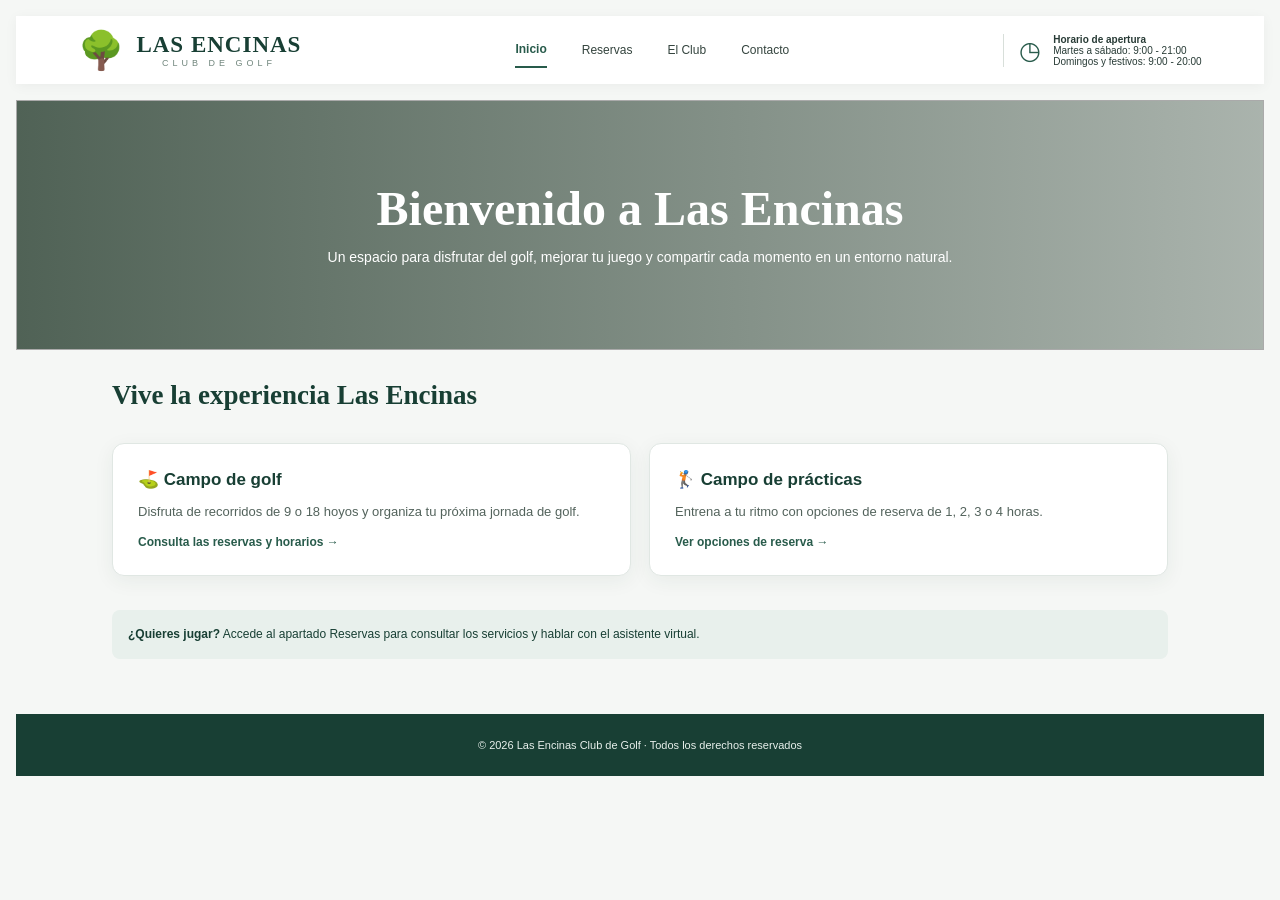
==== commit aa635534: "Add Contact, Reservations, and Club Information Pages with Styling - Created contacto.html for the c" ====
--- a/frontend/index.html
+++ b/frontend/index.html
@@ -6,257 +6,8 @@
 <meta name="viewport" content="width=device-width, initial-scale=1.0">
 <meta name="description" content="Las Encinas Club de Golf">
 <title>Inicio | Las Encinas Club de Golf</title>
+<link rel="stylesheet" href="./css/styles.css"/>
 
-<style>
-@import url('https://fonts.googleapis.com/css2?family=DM+Sans:wght@400;500;600;700&family=Playfair+Display:wght@600;700&display=swap');
-
-:root {
-  --green: #285b4b;
-  --dark-green: #183f34;
-  --light-green: #e8f0ec;
-  --text: #283b36;
-  --muted: #87938e;
-  --border: #e0e7e3;
-}
-
-* {
-  margin: 0;
-  padding: 0;
-  box-sizing: border-box;
-}
-
-body {
-  font-family: 'DM Sans', sans-serif;
-  color: var(--text);
-  background: #f5f7f5;
-}
-
-/* CABECERA */
-header {
-  min-height: 68px;
-  background: rgba(255,255,255,.97);
-  display: flex;
-  align-items: center;
-  justify-content: space-between;
-  padding: 12px 5%;
-  position: relative;
-  z-index: 5;
-  box-shadow: 0 2px 12px #0000000c;
-  gap: 18px;
-}
-
-.logo {
-  display: flex;
-  align-items: center;
-  gap: 12px;
-  text-decoration: none;
-}
-
-.logo-icon {
-  font-size: 37px;
-  color: var(--green);
-}
-
-.logo h1 {
-  font-family: 'Playfair Display', serif;
-  font-size: 23px;
-  letter-spacing: 1px;
-  color: var(--dark-green);
-}
-
-.logo span {
-  display: block;
-  font-size: 9px;
-  letter-spacing: 4px;
-  text-align: center;
-  color: #71867d;
-}
-
-/* MENÚ */
-nav {
-  display: flex;
-  gap: 35px;
-  align-items: center;
-}
-
-nav a {
-  text-decoration: none;
-  font-size: 12px;
-  color: #34443e;
-  white-space: nowrap;
-  padding: 10px 0;
-}
-
-nav a:hover {
-  color: var(--green);
-}
-
-nav a.active {
-  color: var(--green);
-  font-weight: 700;
-  border-bottom: 2px solid var(--green);
-}
-
-/* HORARIOS */
-.hours {
-  display: flex;
-  align-items: center;
-  gap: 12px;
-  font-size: 10px;
-  border-left: 1px solid #d8dfda;
-  padding-left: 15px;
-}
-
-.hours-icon {
-  font-size: 25px;
-  color: var(--green);
-}
-
-/* PORTADA */
-.page-hero {
-  min-height: 250px;
-  display: flex;
-  align-items: center;
-  justify-content: center;
-  text-align: center;
-  padding: 35px 20px;
-  color: white;
-  background:
-    linear-gradient(90deg,#142c1cbb,#142c1c55),
-    url('https://images.unsplash.com/photo-1587174486073-ae5e5cff23aa?auto=format&fit=crop&w=1800&q=85')
-    center/cover;
-}
-
-.page-hero h2 {
-  font-family: 'Playfair Display', serif;
-  font-size: clamp(30px,5vw,48px);
-  margin-bottom: 10px;
-}
-
-.page-hero p {
-  font-size: 14px;
-  line-height: 1.7;
-  max-width: 650px;
-  margin: auto;
-}
-
-/* CONTENIDO */
-.page-main {
-  max-width: 1100px;
-  margin: 30px auto 55px;
-  padding: 0 22px;
-}
-
-.section-title {
-  font-family: 'Playfair Display', serif;
-  color: var(--dark-green);
-  font-size: 27px;
-  margin: 0 0 16px;
-}
-
-.page-grid {
-  display: grid;
-  grid-template-columns: repeat(2,minmax(0,1fr));
-  gap: 18px;
-}
-
-/* TARJETAS */
-.info-card {
-  background: white;
-  border: 1px solid var(--border);
-  border-radius: 12px;
-  padding: 25px;
-  box-shadow: 0 5px 20px #203b3010;
-}
-
-.info-card h3 {
-  color: var(--dark-green);
-  font-size: 17px;
-  margin-bottom: 10px;
-}
-
-.info-card p {
-  font-size: 13px;
-  line-height: 1.8;
-  color: #53635c;
-}
-
-.info-card a {
-  display: inline-block;
-  margin-top: 12px;
-  color: var(--green);
-  font-weight: 700;
-  font-size: 12px;
-  text-decoration: none;
-}
-
-.info-card a:hover {
-  text-decoration: underline;
-}
-
-/* AVISO */
-.notice {
-  background: var(--light-green);
-  color: var(--dark-green);
-  padding: 14px 16px;
-  border-radius: 8px;
-  font-size: 12px;
-  line-height: 1.7;
-  margin-top: 18px;
-}
-
-/* PIE DE PÁGINA */
-.site-footer {
-  background: #183f34;
-  color: #e8f0ec;
-  padding: 25px 15px;
-  text-align: center;
-  font-size: 11px;
-}
-
-/* DISEÑO RESPONSIVE */
-@media(max-width:800px) {
-  header {
-    padding: 12px 16px;
-    flex-wrap: wrap;
-  }
-
-  nav {
-    order: 3;
-    width: 100%;
-    gap: 0;
-    justify-content: space-between;
-    overflow-x: auto;
-  }
-
-  nav a {
-    padding: 10px 9px;
-    font-size: 11px;
-  }
-
-  .hours {
-    margin-left: auto;
-  }
-
-  .page-grid {
-    grid-template-columns: 1fr;
-  }
-}
-
-@media(max-width:450px) {
-  .hours {
-    display: none;
-  }
-
-  nav a {
-    font-size: 10px;
-    padding: 10px 7px;
-  }
-
-  .page-main {
-    padding: 0 14px;
-  }
-}
 </style>
 </head>
 
--- a/frontend/css/styles.css
+++ b/frontend/css/styles.css
@@ -0,0 +1,258 @@
+/* Base deliberadamente mínima. TODO F4: identidad visual, móvil y accesibilidad. */
+body { font-family: sans-serif; margin: 1rem;}
+section { border: 1px solid #aaa; padding: 1rem; margin: 1rem 0; }
+label { display: block; margin: .7rem 0; }
+input, select, button { font: inherit; max-width: 100%; }
+table { border-collapse: collapse; }
+th, td { border: 1px solid #aaa; padding: .4rem; }
+#messages { min-height: 5rem; border: 1px solid #aaa; padding: .5rem; }
+/* TODO: diferenciar usuario/asistente, espera, error y confirmación. */
+@import url('https://fonts.googleapis.com/css2?family=DM+Sans:wght@400;500;600;700&family=Playfair+Display:wght@600;700&display=swap');
+
+:root {
+  --green: #285b4b;
+  --dark-green: #183f34;
+  --light-green: #e8f0ec;
+  --text: #283b36;
+  --muted: #87938e;
+  --border: #e0e7e3;
+}
+
+* {
+  margin: 0;
+  padding: 0;
+  box-sizing: border-box;
+}
+
+body {
+  font-family: 'DM Sans', sans-serif;
+  color: var(--text);
+  background: #f5f7f5;
+}
+
+/* CABECERA */
+header {
+  min-height: 68px;
+  background: rgba(255,255,255,.97);
+  display: flex;
+  align-items: center;
+  justify-content: space-between;
+  padding: 12px 5%;
+  position: relative;
+  z-index: 5;
+  box-shadow: 0 2px 12px #0000000c;
+  gap: 18px;
+}
+
+.logo {
+  display: flex;
+  align-items: center;
+  gap: 12px;
+  text-decoration: none;
+}
+
+.logo-icon {
+  font-size: 37px;
+  color: var(--green);
+}
+
+.logo h1 {
+  font-family: 'Playfair Display', serif;
+  font-size: 23px;
+  letter-spacing: 1px;
+  color: var(--dark-green);
+}
+
+.logo span {
+  display: block;
+  font-size: 9px;
+  letter-spacing: 4px;
+  text-align: center;
+  color: #71867d;
+}
+
+/* MENÚ */
+nav {
+  display: flex;
+  gap: 35px;
+  align-items: center;
+}
+
+nav a {
+  text-decoration: none;
+  font-size: 12px;
+  color: #34443e;
+  white-space: nowrap;
+  padding: 10px 0;
+}
+
+nav a:hover {
+  color: var(--green);
+}
+
+nav a.active {
+  color: var(--green);
+  font-weight: 700;
+  border-bottom: 2px solid var(--green);
+}
+
+/* HORARIOS */
+.hours {
+  display: flex;
+  align-items: center;
+  gap: 12px;
+  font-size: 10px;
+  border-left: 1px solid #d8dfda;
+  padding-left: 15px;
+}
+
+.hours-icon {
+  font-size: 25px;
+  color: var(--green);
+}
+
+/* PORTADA */
+.page-hero {
+  min-height: 250px;
+  display: flex;
+  align-items: center;
+  justify-content: center;
+  text-align: center;
+  padding: 35px 20px;
+  color: white;
+  background:
+    linear-gradient(90deg,#142c1cbb,#142c1c55),
+    url('https://images.unsplash.com/photo-1587174486073-ae5e5cff23aa?auto=format&fit=crop&w=1800&q=85')
+    center/cover;
+}
+
+.page-hero h2 {
+  font-family: 'Playfair Display', serif;
+  font-size: clamp(30px,5vw,48px);
+  margin-bottom: 10px;
+}
+
+.page-hero p {
+  font-size: 14px;
+  line-height: 1.7;
+  max-width: 650px;
+  margin: auto;
+}
+
+/* CONTENIDO */
+.page-main {
+  max-width: 1100px;
+  margin: 30px auto 55px;
+  padding: 0 22px;
+}
+
+.section-title {
+  font-family: 'Playfair Display', serif;
+  color: var(--dark-green);
+  font-size: 27px;
+  margin: 0 0 16px;
+}
+
+.page-grid {
+  display: grid;
+  grid-template-columns: repeat(2,minmax(0,1fr));
+  gap: 18px;
+}
+
+/* TARJETAS */
+.info-card {
+  background: white;
+  border: 1px solid var(--border);
+  border-radius: 12px;
+  padding: 25px;
+  box-shadow: 0 5px 20px #203b3010;
+}
+
+.info-card h3 {
+  color: var(--dark-green);
+  font-size: 17px;
+  margin-bottom: 10px;
+}
+
+.info-card p {
+  font-size: 13px;
+  line-height: 1.8;
+  color: #53635c;
+}
+
+.info-card a {
+  display: inline-block;
+  margin-top: 12px;
+  color: var(--green);
+  font-weight: 700;
+  font-size: 12px;
+  text-decoration: none;
+}
+
+.info-card a:hover {
+  text-decoration: underline;
+}
+
+/* AVISO */
+.notice {
+  background: var(--light-green);
+  color: var(--dark-green);
+  padding: 14px 16px;
+  border-radius: 8px;
+  font-size: 12px;
+  line-height: 1.7;
+  margin-top: 18px;
+}
+
+/* PIE DE PÁGINA */
+.site-footer {
+  background: #183f34;
+  color: #e8f0ec;
+  padding: 25px 15px;
+  text-align: center;
+  font-size: 11px;
+}
+
+/* DISEÑO RESPONSIVE */
+@media(max-width:800px) {
+  header {
+    padding: 12px 16px;
+    flex-wrap: wrap;
+  }
+
+  nav {
+    order: 3;
+    width: 100%;
+    gap: 0;
+    justify-content: space-between;
+    overflow-x: auto;
+  }
+
+  nav a {
+    padding: 10px 9px;
+    font-size: 11px;
+  }
+
+  .hours {
+    margin-left: auto;
+  }
+
+  .page-grid {
+    grid-template-columns: 1fr;
+  }
+}
+
+@media(max-width:450px) {
+  .hours {
+    display: none;
+  }
+
+  nav a {
+    font-size: 10px;
+    padding: 10px 7px;
+  }
+
+  .page-main {
+    padding: 0 14px;
+  }
+}
